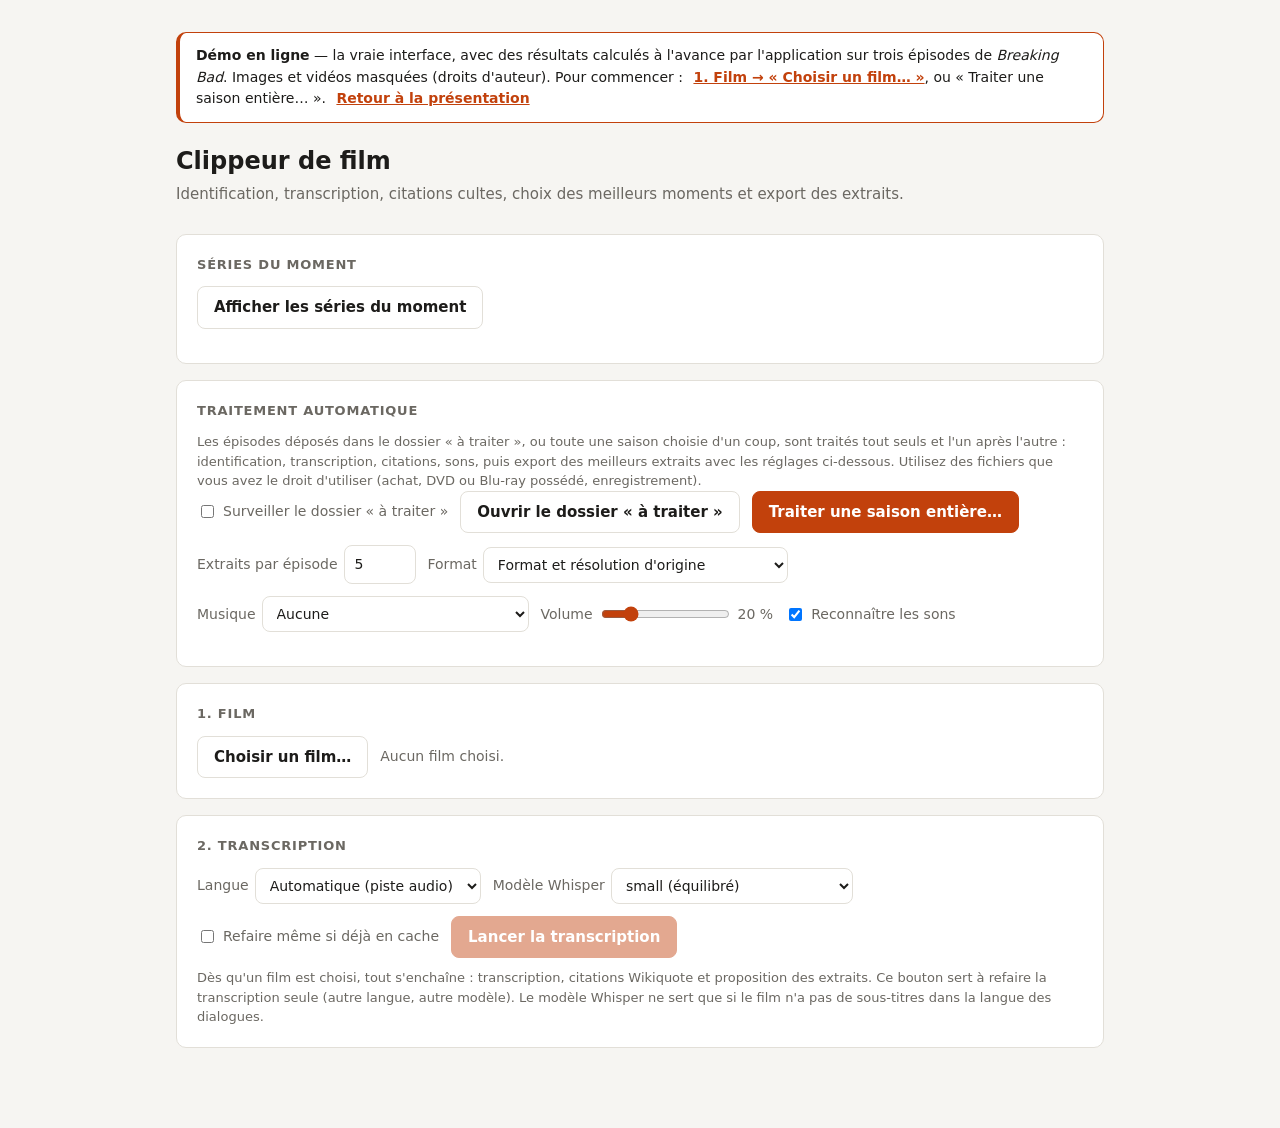
==== demo/index.html @ d82926e5 "Page de présentation et démo en ligne, documentation à jour - index.html : présentation du projet (p" ====
<!doctype html>
<html lang="fr">
<head>
<meta charset="utf-8">
<meta name="viewport" content="width=device-width, initial-scale=1">
<title>Clippeur de film — démo</title>
<style>
  :root {
    --fond: #f6f5f2; --carte: #ffffff; --texte: #1d1c1a; --discret: #6b6862;
    --bord: #e2dfd8; --accent: #c2410c; --accent-texte: #ffffff; --erreur: #b91c1c;
    --piste: #ece9e3; --survol: #faf8f4; --ecarte: .45;
  }
  @media (prefers-color-scheme: dark) {
    :root {
      --fond: #161514; --carte: #201f1d; --texte: #ecebe8; --discret: #9c9890;
      --bord: #34322e; --accent: #f97316; --accent-texte: #1a0d04; --erreur: #f87171;
      --piste: #2c2a27; --survol: #262422;
    }
  }
  * { box-sizing: border-box; }
  body {
    margin: 0; background: var(--fond); color: var(--texte);
    font: 15px/1.5 system-ui, -apple-system, "Segoe UI", sans-serif;
  }
  main { max-width: 960px; margin: 0 auto; padding: 32px 16px 64px; }
  h1 { font-size: 24px; margin: 0 0 4px; }
  .sous-titre { color: var(--discret); margin: 0 0 28px; }
  .carte {
    background: var(--carte); border: 1px solid var(--bord); border-radius: 10px;
    padding: 20px; margin-bottom: 16px;
  }
  .carte h2 { font-size: 13px; text-transform: uppercase; letter-spacing: .06em; color: var(--discret); margin: 0 0 12px; }
  .ligne { display: flex; gap: 12px; align-items: center; flex-wrap: wrap; }
  button {
    font: inherit; font-weight: 600; border-radius: 8px; padding: 9px 16px; cursor: pointer;
    border: 1px solid var(--bord); background: var(--carte); color: var(--texte);
  }
  button.principal { background: var(--accent); border-color: var(--accent); color: var(--accent-texte); }
  button:disabled { opacity: .45; cursor: not-allowed; }
  select, input[type=search], input[type=number] {
    font: inherit; padding: 8px 10px; border-radius: 8px;
    border: 1px solid var(--bord); background: var(--carte); color: var(--texte);
  }
  input[type=number] { width: 72px; }
  .chemin { color: var(--discret); word-break: break-all; font-size: 14px; }
  .chemin strong { color: var(--texte); }
  label { display: inline-flex; gap: 6px; align-items: center; color: var(--discret); font-size: 14px; }
  .note { color: var(--discret); font-size: 13px; margin: 10px 0 0; }
  .barre { height: 8px; background: var(--piste); border-radius: 99px; overflow: hidden; margin: 12px 0 8px; }
  .barre > div { height: 100%; width: 0; background: var(--accent); transition: width .4s; }
  .barre.indeterminee > div { width: 30%; animation: va-et-vient 1.2s ease-in-out infinite alternate; }
  @keyframes va-et-vient { from { margin-left: 0; } to { margin-left: 70%; } }
  .message { font-size: 14px; }
  .journal { color: var(--discret); font-size: 13px; margin: 8px 0 0; padding-left: 18px; }
  .erreur { color: var(--erreur); font-weight: 600; white-space: pre-wrap; }
  .resume { color: var(--discret); margin: 0 0 12px; }
  .repliques { max-height: 320px; overflow-y: auto; border-top: 1px solid var(--bord); margin-top: 12px; }
  .replique { display: flex; gap: 14px; padding: 8px 4px; border-bottom: 1px solid var(--bord); }
  .replique:hover { background: var(--survol); }
  .heure { font-variant-numeric: tabular-nums; color: var(--accent); font-weight: 600; flex: none; font-size: 14px; }
  .grille { display: grid; grid-template-columns: repeat(auto-fill, minmax(280px, 1fr)); gap: 14px; margin-top: 14px; }
  .extrait { border: 1px solid var(--bord); border-radius: 10px; overflow: hidden; display: flex; flex-direction: column; }
  .extrait.ecarte { opacity: var(--ecarte); }
  .extrait img, .extrait video { width: 100%; aspect-ratio: 16 / 9; object-fit: cover; display: block; background: #000; }
  .extrait video { object-fit: contain; }
  /* Aperçu vertical : cadre 9:16 pour le voir en grand, comme sur un téléphone. */
  .vignette.verticale video { aspect-ratio: 9 / 16; max-height: 75vh; margin: 0 auto; }
  .montage { border: 1px solid var(--bord); border-radius: 10px; padding: 4px 14px 10px; margin-top: 14px; }
  .montage h3 { margin-top: 10px; }
  input[type=range] { accent-color: var(--accent); vertical-align: middle; }
  .bornes { display: flex; flex-direction: column; gap: 4px; font-size: 13px; }
  .ligne-borne { display: flex; align-items: center; gap: 4px; }
  .nom-borne { width: 38px; color: var(--discret); }
  .ligne-borne .heure { min-width: 66px; text-align: center; }
  button.petit { padding: 2px 7px; font-size: 12px; font-weight: 500; border-radius: 6px; }
  button.lien-bouton { align-self: flex-start; border: none; background: none; color: var(--accent); padding: 2px 0; }
  .vignette { position: relative; cursor: pointer; }
  .vignette.en-lecture { cursor: auto; }
  .vignette .lecture {
    position: absolute; inset: 0; margin: auto; width: 52px; height: 52px; border-radius: 50%;
    display: grid; place-items: center; padding-left: 4px; font-size: 20px;
    background: rgba(0, 0, 0, .6); color: #fff; transition: transform .15s, background .15s;
  }
  .vignette:hover .lecture { transform: scale(1.1); background: var(--accent); }
  .vignette .attente {
    position: absolute; left: 8px; right: 8px; top: 8px; padding: 6px 10px; border-radius: 6px;
    background: rgba(0, 0, 0, .7); color: #fff; font-size: 13px; text-align: center;
  }
  .extrait .corps { padding: 12px; display: flex; flex-direction: column; gap: 6px; flex: 1; }
  .extrait .entete { display: flex; justify-content: space-between; gap: 8px; font-size: 13px; }
  .extrait .titre { font-weight: 600; }
  .extrait .raison { color: var(--discret); font-size: 13px; }
  .extrait details { font-size: 13px; color: var(--discret); }
  .extrait details p { margin: 4px 0; }
  .extrait .garder { margin-top: auto; padding-top: 6px; color: var(--texte); }
  .extrait .fichier { font-size: 12px; color: var(--discret); word-break: break-all; }
  h3 { font-size: 14px; margin: 18px 0 8px; }
  a { color: var(--accent); }
  code { font-size: 13px; background: var(--piste); padding: 1px 5px; border-radius: 4px; }
  .fiche { display: flex; gap: 16px; margin-top: 16px; align-items: flex-start; }
  .fiche img { width: 92px; border-radius: 6px; flex: none; }
  .fiche p { margin: 6px 0; font-size: 14px; }
  .fiche-titre { font-weight: 700; font-size: 16px; }
  .avertissement { color: var(--erreur); font-size: 13px; }
  .correction { display: flex; flex-wrap: wrap; gap: 10px 14px; align-items: center; margin-top: 14px;
    padding-top: 14px; border-top: 1px solid var(--bord); }
  .correction input[type=text] { min-width: 220px; }
  .correction input, .correction select { font: inherit; padding: 7px 9px; border-radius: 8px;
    border: 1px solid var(--bord); background: var(--carte); color: var(--texte); }
  .correction input[type=number] { width: 90px; }
  .pastille { font-size: 13px; padding: 4px 10px; border-radius: 99px; border: 1px solid var(--bord); }
  .pastille.ok { color: var(--accent); border-color: var(--accent); }
  .avertissements { color: var(--erreur); font-size: 13px; padding-left: 18px; }
  .liste-references { display: flex; flex-direction: column; gap: 8px; max-height: 420px; overflow-y: auto; }
  .reference { border: 1px solid var(--bord); border-radius: 8px; padding: 10px 12px; font-size: 14px; }
  .reference.absente { opacity: var(--ecarte); }
  .reference .entete { display: flex; gap: 10px; flex-wrap: wrap; align-items: baseline; justify-content: space-between; }
  .reference .titre { font-weight: 600; }
  .reference .meta { color: var(--discret); font-size: 13px; }
  .reference .repl { color: var(--discret); font-style: italic; margin: 4px 0 0; }
  .reference a { color: var(--accent); }
  label.reference { display: block; cursor: pointer; color: var(--texte); }
  label.reference input { accent-color: var(--accent); }
  .extrait .sources a { color: var(--accent); font-size: 12px; margin-right: 8px; }
  .tendances { display: grid; grid-template-columns: repeat(auto-fill, minmax(200px, 1fr)); gap: 12px; margin-top: 14px; }
  .serie { border: 1px solid var(--bord); border-radius: 10px; overflow: hidden; display: flex; flex-direction: column; }
  .serie img { width: 100%; height: 120px; object-fit: cover; background: var(--piste); }
  .serie .sans-image { height: 120px; background: var(--piste); display: grid; place-items: center; color: var(--discret); font-size: 32px; }
  .serie .corps { padding: 10px; font-size: 13px; display: flex; flex-direction: column; gap: 4px; }
  .serie .rang { color: var(--accent); font-weight: 700; }
  .serie .nom { font-weight: 600; font-size: 14px; }
  .serie .resume-serie { color: var(--discret); }
  .file { display: flex; flex-direction: column; gap: 8px; margin-top: 14px; }
  .element-file { border: 1px solid var(--bord); border-radius: 8px; padding: 10px 12px; font-size: 14px; }
  .element-file .entete { display: flex; justify-content: space-between; gap: 10px; flex-wrap: wrap; }
  .element-file .statut { font-size: 12px; padding: 2px 8px; border-radius: 99px; border: 1px solid var(--bord); color: var(--discret); }
  .element-file .statut.en-cours { border-color: var(--accent); color: var(--accent); }
  .element-file .statut.erreur { border-color: var(--erreur); color: var(--erreur); }
  .element-file .barre { margin: 8px 0 4px; height: 6px; }
  .element-file ul, .lot ul { margin: 6px 0 0; padding-left: 18px; font-size: 13px; }
  .lot { border: 1px solid var(--accent); border-radius: 8px; padding: 10px 12px; margin-top: 12px; font-size: 14px; }
  [hidden] { display: none !important; }
</style>
<link rel="stylesheet" href="demo.css">
</head>
<body>
<main>

<div class="bandeau-demo">
  <strong>Démo en ligne</strong> — la vraie interface, avec des résultats calculés à l'avance par l'application
  sur trois épisodes de <em>Breaking Bad</em>. Images et vidéos masquées (droits d'auteur).
  Pour commencer : <a href="#etape-film">1. Film → « Choisir un film… »</a>, ou « Traiter une saison entière… ».
  <a href="../">Retour à la présentation</a>
</div>
  <h1>Clippeur de film</h1>
  <p class="sous-titre">Identification, transcription, citations cultes, choix des meilleurs moments et export des extraits.</p>

  <section class="carte">
    <h2>Séries du moment</h2>
    <div class="ligne">
      <button id="voir-tendances">Afficher les séries du moment</button>
      <span class="note" id="source-tendances"></span>
    </div>
    <p class="erreur" id="erreur-tendances" hidden></p>
    <div class="tendances" id="tendances"></div>
  </section>

  <section class="carte">
    <h2>Traitement automatique</h2>
    <p class="note" style="margin-top:0">
      Les épisodes déposés dans le dossier « à traiter », ou toute une saison choisie d'un coup, sont traités tout seuls
      et l'un après l'autre : identification, transcription, citations, sons, puis export des meilleurs extraits avec
      les réglages ci-dessous. Utilisez des fichiers que vous avez le droit d'utiliser (achat, DVD ou Blu-ray possédé,
      enregistrement).
    </p>
    <div class="ligne">
      <label><input type="checkbox" id="auto-surveillance"> Surveiller le dossier « à traiter »</label>
      <button id="ouvrir-a-traiter">Ouvrir le dossier « à traiter »</button>
      <button class="principal" id="ajouter-saison">Traiter une saison entière…</button>
    </div>
    <div class="ligne" style="margin-top:12px">
      <label>Extraits par épisode <input type="number" id="auto-nombre" min="1" max="30"></label>
      <label>Format <select id="auto-format"></select></label>
      <label>Musique <select id="auto-musique"></select></label>
      <label>Volume <input type="range" id="auto-volume" min="0" max="100" step="5"> <span id="auto-valeur-volume"></span></label>
      <label><input type="checkbox" id="auto-sons"> Reconnaître les sons</label>
    </div>
    <p class="note" id="auto-enregistre" hidden>Réglages enregistrés.</p>
    <div id="lots"></div>
    <div class="file" id="file"></div>
  </section>

  <section class="carte" id="etape-film">
    <h2>1. Film</h2>
    <div class="ligne">
      <button id="choisir">Choisir un film…</button>
      <span class="chemin" id="chemin">Aucun film choisi.</span>
    </div>

    <div id="identification" hidden>
      <div class="fiche">
        <img id="affiche" alt="" hidden>
        <div>
          <div class="fiche-titre" id="fiche-titre"></div>
          <div class="note" id="fiche-source"></div>
          <p id="fiche-synopsis"></p>
          <p class="note" id="fiche-acteurs"></p>
          <p class="avertissement" id="fiche-avertissement" hidden></p>
          <div class="ligne">
            <button id="corriger">Ce n'est pas le bon ? Corriger</button>
            <button id="montrer-cle" hidden>Utiliser TMDb à la place (facultatif)</button>
          </div>
        </div>
      </div>
      <form id="form-cle" class="correction" hidden>
        <span>La fiche vient de Wikipédia, sans clé. TMDb donne en plus les personnages et l'affiche, mais
          demande un compte gratuit —
          <a href="https://www.themoviedb.org/settings/api" target="_blank" rel="noopener noreferrer">obtenir une clé</a> :</span>
        <input type="text" id="cle-tmdb" placeholder="Clé d'API TMDb" autocomplete="off" required>
        <button class="principal" type="submit">Enregistrer</button>
        <span class="avertissement" id="erreur-cle" hidden></span>
      </form>
      <form id="correction" class="correction" hidden>
        <label id="ligne-candidats"><span id="source-candidats">Résultats</span> <select id="candidats"></select></label>
        <label>Titre <input type="text" id="c-titre" required></label>
        <label>Année <input type="number" id="c-annee" min="1890" max="2100"></label>
        <label>Type
          <select id="c-type"><option value="film">Film</option><option value="serie">Série</option></select>
        </label>
        <label class="si-serie">Saison <input type="number" id="c-saison" min="1"></label>
        <label class="si-serie">Épisode <input type="number" id="c-episode" min="1"></label>
        <button class="principal" type="submit">Valider</button>
      </form>
    </div>
  </section>

  <section class="carte">
    <h2>2. Transcription</h2>
    <div class="ligne">
      <label>Langue
        <select id="langue">
          <option value="auto">Automatique (piste audio)</option>
          <option value="fr">Français</option>
          <option value="en">Anglais</option>
        </select>
      </label>
      <label>Modèle Whisper
        <select id="modele">
          <option value="tiny">tiny (très rapide, peu précis)</option>
          <option value="base">base (rapide)</option>
          <option value="small">small (équilibré)</option>
          <option value="medium">medium (précis, lent)</option>
        </select>
      </label>
      <label><input type="checkbox" id="forcer"> Refaire même si déjà en cache</label>
      <button class="principal" id="lancer" disabled>Lancer la transcription</button>
    </div>
    <p class="note">
      Dès qu'un film est choisi, tout s'enchaîne : transcription, citations Wikiquote et proposition des extraits.
      Ce bouton sert à refaire la transcription seule (autre langue, autre modèle). Le modèle Whisper ne sert que
      si le film n'a pas de sous-titres dans la langue des dialogues.
    </p>
  </section>

  <section class="carte" id="suivi" hidden>
    <h2>Avancement</h2>
    <div class="barre" id="barre"><div></div></div>
    <div class="message" id="message"></div>
    <ul class="journal" id="journal"></ul>
    <p class="erreur" id="erreur" hidden></p>
  </section>


  <section class="carte" id="carte-recherche" hidden>
    <h2>3. Citations cultes (Wikiquote)</h2>
    <div class="ligne">
      <button class="principal" id="rechercher">Chercher sur Wikiquote</button>
      <label id="ligne-pages" hidden>Page Wikiquote <select id="pages"></select></label>
      <a id="lien-page" target="_blank" rel="noopener noreferrer" hidden>ouvrir la page</a>
    </div>
    <p class="note">
      Gratuit. Les citations célèbres de l'œuvre sont cherchées sur Wikiquote, puis retrouvées dans les dialogues
      du film. Cochez celles qui doivent compter pour le choix des extraits. Si la page n'est pas la bonne,
      choisissez-en une autre dans la liste.
    </p>
    <div id="resultats-recherche" hidden>
      <p class="resume" id="resume-recherche"></p>
      <ul class="avertissements" id="avertissements"></ul>
      <div class="ligne" id="actions-citations">
        <button id="tout-cocher">Tout cocher</button>
        <button id="tout-decocher">Tout décocher</button>
      </div>
      <div class="liste-references" id="references"></div>
      <p class="note" id="a-reproposer" hidden>Choix enregistré. Cliquez sur « Proposer des extraits » pour en tenir compte.</p>
    </div>
  </section>

  <section class="carte" id="carte-extraits" hidden>
    <h2>4. Extraits</h2>
    <div class="ligne">
      <label>Nombre d'extraits <input type="number" id="nombre" min="1" max="30" value="10"></label>
      <label><input type="checkbox" id="avec-sons" checked> Reconnaître les rires, cris, explosions et musique</label>
      <button class="principal" id="proposer">Proposer des extraits</button>
    </div>
    <p class="note">
      Le choix combine les citations cultes cochées ci-dessus, les sons reconnus et des indices locaux
      (dialogues, volume sonore). La première fois, l'analyse prend du temps : environ 2 minutes par heure de film
      pour l'image, et 4 à 12 minutes par heure pour les sons (plus lent sur batterie). Ensuite, tout est gardé en mémoire.
    </p>
    <div id="liste-extraits" hidden>
      <div class="montage">
        <h3>Montage des extraits</h3>
        <div class="ligne">
          <label>Format <select id="format"></select></label>
          <label>Musique <select id="musique"></select></label>
          <label id="ligne-volume">Volume <input type="range" id="volume" min="0" max="100" step="5">
            <span id="valeur-volume"></span></label>
          <button id="ouvrir-musiques" type="button">Ouvrir la banque de musiques</button>
        </div>
        <p class="note" id="aide-musiques" hidden>
          La banque est vide : déposez des MP3 ou WAV dans le dossier « musiques » du projet (bouton ci-dessus),
          puis rouvrez cette liste. Préférez des musiques libres de droits pour éviter les blocages sur les réseaux.
        </p>
        <p class="note">Les aperçus (▶) et l'export utilisent ces réglages. Ajustez aussi le début et la fin de chaque extrait.</p>
      </div>
      <div class="grille" id="grille"></div>
      <div class="ligne" style="margin-top:16px">
        <button class="principal" id="exporter">Exporter</button>
        <button id="ouvrir" hidden>Ouvrir le dossier des extraits</button>
      </div>
    </div>
  </section>
  <section class="carte" id="resultats" hidden>
    <h2>5. Répliques</h2>
    <p class="resume" id="resume"></p>
    <input type="search" id="filtre" placeholder="Chercher une réplique…" style="width:100%">
    <div class="repliques" id="repliques"></div>
  </section>
</main>

<script src="donnees.js"></script>
<script src="simulation.js"></script>
<script>
  const $ = id => document.getElementById(id);
  let cheminFilm = null;
  let repliques = [];
  let etatCourant = {};
  const ecartes = new Set();  // numéros des extraits décochés
  const NOMS_LANGUES = { fr: "français", en: "anglais" };

  $("modele").value = "small";

  function heure(secondes) {
    const s = Math.floor(secondes);
    return [Math.floor(s / 3600), Math.floor(s % 3600 / 60), s % 60]
      .map(n => String(n).padStart(2, "0")).join(":");
  }

  function element(balise, classe, texte) {
    const e = document.createElement(balise);
    if (classe) e.className = classe;
    if (texte != null) e.textContent = texte;
    return e;
  }

  function afficherFilm(chemin) {
    cheminFilm = chemin;
    $("chemin").innerHTML = "";
    $("chemin").append(element("strong", null, chemin.split(/[\\/]/).pop()), document.createElement("br"), chemin);
    $("lancer").disabled = false;
  }

  $("choisir").onclick = async () => {
    $("choisir").disabled = true;
    try {
      const r = await (await fetch("/api/choisir", { method: "POST" })).json();
      if (r.chemin) {
        afficherFilm(r.chemin);
        // Tout s'enchaîne : identification, transcription, citations Wikiquote, extraits.
        $("langue").value = "auto";
        ecartes.clear();
        demarrer("/api/analyser", { ...reglages(), nombre: Number($("nombre").value) || 10 });
      }
    } finally {
      $("choisir").disabled = false;
    }
  };

  async function demarrer(url, corps) {
    const reponse = await fetch(url, {
      method: "POST", headers: { "Content-Type": "application/json" }, body: JSON.stringify(corps),
    });
    if (!reponse.ok) {
      $("suivi").hidden = false;
      $("erreur").hidden = false;
      $("erreur").textContent = (await reponse.json()).erreur;
      return;
    }
    suivre();
  }

  const reglages = () => ({
    chemin: cheminFilm, langue: $("langue").value, modele: $("modele").value, avec_sons: $("avec-sons").checked,
  });

  $("lancer").onclick = () => demarrer("/api/transcrire", { ...reglages(), forcer: $("forcer").checked });
  $("proposer").onclick = () => {
    ecartes.clear();
    bornes.clear();
    demarrer("/api/extraits/proposer", { ...reglages(), nombre: Number($("nombre").value) || 10 });
  };
  $("exporter").onclick = () => {
    const numeros = etatCourant.proposition.extraits.map(e => e.numero).filter(n => !ecartes.has(n));
    demarrer("/api/extraits/exporter", { numeros, montage: montage(), bornes: Object.fromEntries(bornes) });
  };

  // --- Montage : format vertical (F24) et musique de fond ---
  const bornes = new Map();  // numéro d'extrait → [début, fin] ajustés par l'utilisateur (F22)
  const montage = () => ({
    format: $("format").value, musique: $("musique").value || null, volume_musique: Number($("volume").value),
  });

  async function chargerMontage() {
    const options = await (await fetch("/api/montage")).json();
    const formatChoisi = $("format").value, musiqueChoisie = $("musique").value;
    $("format").replaceChildren(...Object.entries(options.formats).map(([valeur, nom]) =>
      Object.assign(element("option", null, nom.charAt(0).toUpperCase() + nom.slice(1)), { value: valeur })));
    $("musique").replaceChildren(Object.assign(element("option", null, "Aucune"), { value: "" }),
      ...options.musiques.map(m => Object.assign(element("option", null, m), { value: m })));
    if (formatChoisi) $("format").value = formatChoisi;
    if (options.musiques.includes(musiqueChoisie)) $("musique").value = musiqueChoisie;
    if (!$("volume").dataset.initialise) {
      $("volume").value = options.volume_musique;
      $("volume").dataset.initialise = "1";
    }
    $("aide-musiques").hidden = options.musiques.length > 0;
    majVolume();
  }
  function majVolume() {
    $("valeur-volume").textContent = `${$("volume").value} %`;
    $("ligne-volume").hidden = !$("musique").value;
  }
  $("volume").oninput = majVolume;
  // La liste est relue à chaque ouverture : une musique ajoutée au dossier apparaît sans recharger la page.
  $("musique").onfocus = chargerMontage;
  for (const id of ["format", "musique", "volume"]) {
    $(id).onchange = () => { majVolume(); remettreLesMiniatures(); };
  }
  $("ouvrir-musiques").onclick = () => fetch("/api/ouvrir_musiques", { method: "POST" });

  // Un réglage a changé : les aperçus déjà lus ne correspondent plus, on remet les miniatures.
  function remettreLesMiniatures() {
    if (etatCourant.proposition && !etatCourant.exports) afficherExtraits(etatCourant.proposition, null);
  }
  $("ouvrir").onclick = () => fetch("/api/ouvrir_dossier", { method: "POST" });
  $("rechercher").onclick = () => demarrer("/api/rechercher", { chemin: cheminFilm });

  // --- Identification (F4 à F6) ---
  $("corriger").onclick = () => { $("correction").hidden = !$("correction").hidden; };
  $("c-type").onchange = majChampsSerie;
  function majChampsSerie() {
    for (const e of document.querySelectorAll(".si-serie")) e.hidden = $("c-type").value !== "serie";
  }
  $("candidats").onchange = () => {
    const c = (etatCourant.identification?.candidats || [])[Number($("candidats").value)];
    if (c) { $("c-titre").value = c.titre; $("c-annee").value = c.annee || ""; $("c-type").value = c.type; majChampsSerie(); }
  };
  $("correction").onsubmit = evenement => {
    evenement.preventDefault();
    const c = (etatCourant.identification?.candidats || [])[Number($("candidats").value)];
    const correction = {
      titre: $("c-titre").value.trim(), annee: $("c-annee").value || null, type: $("c-type").value,
      saison: $("c-type").value === "serie" ? ($("c-saison").value || null) : null,
      episode: $("c-type").value === "serie" ? ($("c-episode").value || null) : null,
    };
    // Si l'utilisateur a choisi un résultat TMDb sans retoucher le titre, on prend directement cette fiche.
    if (c && c.titre === correction.titre) correction.ref = c.ref;
    $("correction").hidden = true;
    demarrer("/api/identifier", { chemin: cheminFilm, correction });
  };

  function afficherIdentification(ident) {
    $("identification").hidden = !ident;
    if (!ident) return;
    const f = ident.fiche;
    let nom = f.titre || "?";
    if (f.titre_original && f.titre_original !== f.titre) nom += ` / ${f.titre_original}`;
    if (f.annee) nom += ` (${f.annee})`;
    if (f.type === "serie" && f.saison) nom += ` — saison ${f.saison}, épisode ${f.episode}` + (f.titre_episode ? ` « ${f.titre_episode} »` : "");
    $("fiche-titre").textContent = nom;
    $("fiche-source").replaceChildren(`${f.type === "serie" ? "Série" : "Film"} · identifié d'après : `,
                                      f.url ? lien(f.source, f.url) : f.source);
    $("fiche-synopsis").textContent = f.synopsis_episode || f.synopsis || "";
    $("fiche-acteurs").textContent = (f.acteurs || []).length
      ? "Avec " + f.acteurs.map(a => a.personnage ? `${a.nom} (${a.personnage})` : a.nom).join(", ") : "";
    $("affiche").hidden = !f.affiche;
    if (f.affiche) $("affiche").src = f.affiche;
    $("fiche-avertissement").hidden = !ident.avertissement;
    $("fiche-avertissement").textContent = ident.avertissement || "";

    const candidats = ident.candidats || [];
    $("ligne-candidats").hidden = !candidats.length;
    $("source-candidats").textContent = candidats.length ? `Résultats ${candidats[0].source}` : "Résultats";
    $("candidats").replaceChildren(...candidats.map((c, i) => {
      const o = element("option", null, `${c.titre}${c.annee ? ` (${c.annee})` : ""}${c.titre_original && c.titre_original !== c.titre ? ` — ${c.titre_original}` : ""}`);
      o.value = i;
      o.selected = c.ref === f.ref;
      return o;
    }));
    $("c-titre").value = f.titre || ident.devine.titre;
    $("c-annee").value = f.annee || "";
    $("c-type").value = f.type || ident.devine.type;
    $("c-saison").value = f.saison || "";
    $("c-episode").value = f.episode || "";
    majChampsSerie();
  }

  // --- Clé TMDb gratuite, saisie dans la page ---
  async function afficherCles() {
    const cles = await (await fetch("/api/cles")).json();
    $("montrer-cle").hidden = cles.tmdb || !cheminFilm;
    if (cles.tmdb) $("form-cle").hidden = true;
  }
  $("montrer-cle").onclick = () => { $("form-cle").hidden = !$("form-cle").hidden; };
  $("form-cle").onsubmit = async evenement => {
    evenement.preventDefault();
    const reponse = await fetch("/api/cles", {
      method: "POST", headers: { "Content-Type": "application/json" },
      body: JSON.stringify({ tmdb: $("cle-tmdb").value }),
    });
    const r = await reponse.json();
    $("erreur-cle").hidden = reponse.ok;
    $("erreur-cle").textContent = r.erreur || "";
    if (!reponse.ok) return;
    $("cle-tmdb").value = "";
    $("form-cle").hidden = true;
    // La clé est valide : on refait l'identification pour récupérer la fiche complète.
    demarrer("/api/identifier", { chemin: cheminFilm, forcer: true });
  };

  // --- Citations cultes sur Wikiquote (F7, F9, F10), cochées ou non par l'utilisateur ---
  $("pages").onchange = () => demarrer("/api/rechercher", { chemin: cheminFilm, page: $("pages").value });

  function enregistrerChoix() {
    const retenues = [...document.querySelectorAll("#references input[type=checkbox]")]
      .filter(c => c.checked).map(c => Number(c.dataset.rang));
    fetch("/api/recherche/choix", {
      method: "POST", headers: { "Content-Type": "application/json" }, body: JSON.stringify({ retenues }),
    }).then(r => { if (r.ok) $("a-reproposer").hidden = !etatCourant.proposition; });
  }
  function toutCocher(valeur) {
    for (const c of document.querySelectorAll("#references input[type=checkbox]:not(:disabled)")) c.checked = valeur;
    enregistrerChoix();
  }
  $("tout-cocher").onclick = () => toutCocher(true);
  $("tout-decocher").onclick = () => toutCocher(false);

  function lien(nom, url) {
    if (!url) return element("span", null, nom);
    const a = element("a", null, nom);
    a.href = url;
    a.target = "_blank";
    a.rel = "noopener noreferrer";
    return a;
  }

  function afficherRecherche(rech) {
    $("resultats-recherche").hidden = !rech;
    $("ligne-pages").hidden = !rech || !rech.pages_possibles.length;
    $("lien-page").hidden = !rech || !rech.url;
    $("a-reproposer").hidden = true;
    if (!rech) return;

    $("pages").replaceChildren(...rech.pages_possibles.map(p => {
      const o = element("option", null, p);
      o.value = p;
      o.selected = p === rech.page;
      return o;
    }));
    if (!rech.page) $("pages").prepend(Object.assign(element("option", null, "— choisir une page —"), { value: "", selected: true }));
    if (rech.url) $("lien-page").href = rech.url;

    const trouves = rech.resultats.filter(r => r.position).length;
    $("resume-recherche").textContent = rech.page
      ? `${rech.resultats.length} citations sur la page « ${rech.page} », dont ${trouves} retrouvées dans le film`
      : "";
    $("avertissements").replaceChildren(...rech.avertissements.map(a => element("li", null, a)));
    $("actions-citations").hidden = !trouves;

    // Les citations retrouvées dans le film d'abord, dans l'ordre du film.
    const ordre = rech.resultats.map((r, rang) => ({ r, rang }))
      .sort((a, b) => (!!b.r.position - !!a.r.position) || ((a.r.position?.debut ?? 0) - (b.r.position?.debut ?? 0)));
    $("references").replaceChildren(...ordre.map(({ r, rang }) => {
      const bloc = element("label", "reference" + (r.position ? "" : " absente"));
      const entete = element("div", "entete");
      const titre = element("span", "titre");
      const coche = element("input");
      coche.type = "checkbox";
      coche.dataset.rang = rang;
      coche.checked = !!r.retenue;
      coche.disabled = !r.position;  // une citation absente du film ne peut pas désigner un extrait
      coche.onchange = enregistrerChoix;
      titre.append(coche, " ", r.titre);
      entete.append(titre, element("span", "meta", r.position ? `retrouvée à ${heure(r.position.debut)}` : "non retrouvée dans le film"));
      bloc.append(entete, element("p", "repl", r.repliques.map(x => `« ${x} »`).join(" ")));
      return bloc;
    }));
  }

  let derniereProposition = null, derniersExports = null, derniereTranscription = null;
  let derniereIdentification = null, derniereRecherche = null;

  async function suivre() {
    const etat = etatCourant = await (await fetch("/api/etat")).json();
    if (etat.chemin && !cheminFilm) afficherFilm(etat.chemin);

    $("suivi").hidden = !(etat.en_cours || etat.erreur || etat.journal.length);
    for (const id of ["choisir", "proposer", "exporter"]) $(id).disabled = etat.en_cours;
    $("lancer").disabled = etat.en_cours || !cheminFilm;

    const barre = $("barre");
    barre.classList.toggle("indeterminee", etat.en_cours && etat.pourcentage == null);
    barre.firstElementChild.style.width = etat.pourcentage != null ? etat.pourcentage + "%" : (etat.en_cours ? "" : "100%");
    $("message").textContent = (etat.pourcentage != null ? etat.pourcentage.toFixed(1) + " % — " : "") + (etat.message || "");
    $("journal").replaceChildren(...etat.journal.map(ligne => element("li", null, ligne)));
    $("erreur").hidden = !etat.erreur;
    $("erreur").textContent = etat.erreur || "";

    // On ne redessine un résultat que s'il a changé, pour ne pas interrompre la lecture d'une vidéo.
    if (etat.transcription !== derniereTranscription && JSON.stringify(etat.transcription) !== JSON.stringify(derniereTranscription)) {
      derniereTranscription = etat.transcription;
      if (etat.transcription) afficherTranscription(etat.transcription);
    }
    $("resultats").hidden = !etat.transcription;
    $("carte-extraits").hidden = !etat.transcription && !etat.proposition;
    $("carte-recherche").hidden = !etat.transcription;
    $("rechercher").disabled = etat.en_cours || !etat.transcription;

    if (JSON.stringify(etat.identification) !== JSON.stringify(derniereIdentification)) {
      derniereIdentification = etat.identification;
      afficherIdentification(etat.identification);
    }
    if (JSON.stringify(etat.recherche) !== JSON.stringify(derniereRecherche)) {
      derniereRecherche = etat.recherche;
      afficherRecherche(etat.recherche);
    }
    $("pages").disabled = etat.en_cours;
    if (!etat.en_cours) afficherCles();

    const signature = JSON.stringify([etat.proposition, etat.exports]);
    if (signature !== JSON.stringify([derniereProposition, derniersExports])) {
      // Nouvelle proposition (autre film, ou extraits reproposés) : les ajustements précédents ne valent plus.
      if (JSON.stringify(etat.proposition) !== JSON.stringify(derniereProposition)) bornes.clear();
      derniereProposition = etat.proposition;
      derniersExports = etat.exports;
      if (etat.proposition) await chargerMontage();
      afficherExtraits(etat.proposition, etat.exports);
    }

    if (etat.en_cours) setTimeout(suivre, 1000);
  }

  function afficherTranscription(resultat) {
    repliques = resultat.segments;
    const duree = repliques.length ? heure(repliques[repliques.length - 1].fin) : "00:00:00";
    $("resume").textContent = `${resultat.film} · ${repliques.length} réplique${repliques.length > 1 ? "s" : ""} · ${NOMS_LANGUES[resultat.langue] || ""} · source : ${resultat.source} · dernière réplique à ${duree}`;
    $("filtre").value = "";
    afficherRepliques();
  }

  function afficherRepliques() {
    const recherche = $("filtre").value.trim().toLowerCase();
    const fragment = document.createDocumentFragment();
    for (const r of repliques) {
      if (recherche && !r.texte.toLowerCase().includes(recherche)) continue;
      const ligne = element("div", "replique");
      ligne.append(element("span", "heure", heure(r.debut)), element("span", null, r.texte));
      fragment.append(ligne);
    }
    $("repliques").replaceChildren(fragment);
  }
  $("filtre").oninput = afficherRepliques;

  function afficherExtraits(proposition, exports) {
    $("liste-extraits").hidden = !proposition;
    if (!proposition) return;
    const fichiers = new Map((exports || []).map(f => [f.numero, f.fichier]));
    const grille = document.createDocumentFragment();

    const exportes = new Map((exports || []).map(f => [f.numero, f]));
    for (const proposeIci of proposition.extraits) {
      const carte = element("article", "extrait");
      const fichier = fichiers.get(proposeIci.numero);
      // Bornes affichées : celles de l'export s'il a eu lieu, sinon celles ajustées, sinon celles proposées.
      const e = exportes.get(proposeIci.numero) || { ...proposeIci, ...bornesDe(proposeIci) };
      carte.classList.toggle("ecarte", exports ? !fichier : ecartes.has(e.numero));
      const miniature = DEMO.miniature(e);

      if (fichier && !window.DEMO) {
        const video = element("video");
        video.controls = true;
        video.preload = "metadata";
        video.poster = miniature;
        video.src = "/media/extrait/" + encodeURIComponent(fichier);
        carte.append(video);
      } else {
        carte.append(vignette(e, miniature));
      }

      const corps = element("div", "corps");
      const entete = element("div", "entete");
      entete.append(
        element("span", "heure", `#${e.numero} · ${heure(e.debut)} → ${heure(e.fin)}`),
        element("span", null, `${Math.round(e.fin - e.debut)} s`),
      );
      corps.append(entete, element("div", "titre", `« ${e.titre} »`), element("div", "raison", e.raison));
      if (!exports) corps.append(reglageDesBornes(proposeIci, proposition.duree, carte, miniature, entete));
      if ((e.sources || []).length) {
        const sources = element("div", "sources");
        for (const s of e.sources) sources.append(lien(s.nom, s.url));
        corps.append(sources);
      }

      const details = element("details");
      details.append(element("summary", null, `${e.repliques.length} répliques`));
      for (const r of e.repliques) details.append(element("p", null, r));
      corps.append(details);

      if (fichier) {
        corps.append(element("div", "fichier", fichier));
      } else if (!exports) {
        const garder = element("label", "garder");
        const case_ = element("input");
        case_.type = "checkbox";
        case_.checked = !ecartes.has(e.numero);
        case_.onchange = () => {
          case_.checked ? ecartes.delete(e.numero) : ecartes.add(e.numero);
          carte.classList.toggle("ecarte", !case_.checked);
          majBoutonExport(proposition);
        };
        garder.append(case_, " Garder cet extrait");
        corps.append(garder);
      }
      carte.append(corps);
      grille.append(carte);
    }
    $("grille").replaceChildren(grille);
    $("exporter").hidden = !!exports;
    $("ouvrir").hidden = !exports;
    majBoutonExport(proposition);
  }

  // --- Ajustement du début et de la fin d'un extrait (F22) ---
  const DUREE_MIN = 5, DUREE_MAX = 300;
  function bornesDe(e) {
    const [debut, fin] = bornes.get(e.numero) || [e.debut, e.fin];
    return { debut, fin };
  }

  function reglageDesBornes(e, dureeFilm, carte, miniature, entete) {
    const bloc = element("div", "bornes");
    const majAffichage = () => {
      const { debut, fin } = bornesDe(e);
      entete.firstChild.textContent = `#${e.numero} · ${heure(debut)} → ${heure(fin)}`;
      entete.lastChild.textContent = `${Math.round(fin - debut)} s`;
      for (const [quelle, valeur] of [["debut", debut], ["fin", fin]]) bloc.querySelector(`[data-borne=${quelle}]`).textContent = heure(valeur);
      // L'aperçu déjà préparé ne correspond plus : retour à la miniature.
      carte.querySelector(".vignette").replaceWith(vignette({ ...e, debut, fin }, miniature));
    };
    const decaler = (quelle, secondes) => {
      let { debut, fin } = bornesDe(e);
      if (quelle === "debut") debut = Math.min(Math.max(0, debut + secondes), fin - DUREE_MIN);
      else fin = Math.max(Math.min(dureeFilm, fin + secondes), debut + DUREE_MIN);
      if (fin - debut > DUREE_MAX) return;
      bornes.set(e.numero, [Math.round(debut * 10) / 10, Math.round(fin * 10) / 10]);
      majAffichage();
    };
    for (const [quelle, nom] of [["debut", "Début"], ["fin", "Fin"]]) {
      const ligne = element("div", "ligne-borne");
      ligne.append(element("span", "nom-borne", nom));
      for (const s of [-5, -1]) ligne.append(Object.assign(element("button", "petit", `${s} s`), { type: "button", onclick: () => decaler(quelle, s) }));
      const valeur = element("span", "heure", heure(bornesDe(e)[quelle]));
      valeur.dataset.borne = quelle;
      ligne.append(valeur);
      for (const s of [1, 5]) ligne.append(Object.assign(element("button", "petit", `+${s} s`), { type: "button", onclick: () => decaler(quelle, s) }));
      bloc.append(ligne);
    }
    const remettre = Object.assign(element("button", "petit lien-bouton", "Bornes d'origine"), { type: "button" });
    remettre.onclick = () => { bornes.delete(e.numero); majAffichage(); };
    bloc.append(remettre);
    return bloc;
  }

  // Miniature cliquable : au clic, le serveur prépare un aperçu léger de l'extrait, puis on le lit.
  function vignette(e, miniature) {
    const conteneur = element("div", "vignette");
    conteneur.title = "Regarder l'extrait";
    const image = element("img");
    image.src = miniature;
    image.alt = "";
    conteneur.append(image, element("span", "lecture", "▶"));

    conteneur.onclick = () => {
      const video = element("video");
      video.controls = true;
      video.autoplay = true;
      video.poster = miniature;
      const attente = element("span", "attente", "Préparation de l'aperçu… (quelques secondes)");
      video.addEventListener("loadeddata", () => attente.remove());
      video.addEventListener("error", () => { attente.textContent = "Impossible de préparer l'aperçu."; });
      const m = montage();
      const parametres = new URLSearchParams({
        debut: e.debut, fin: e.fin, format: m.format, musique: m.musique || "", volume: m.volume_musique,
      });
      DEMO.apercu(video, attente, e, m);
      conteneur.onclick = null;
      conteneur.classList.add("en-lecture");
      conteneur.classList.toggle("verticale", m.format !== "original");
      conteneur.replaceChildren(video, attente);
    };
    return conteneur;
  }

  function majBoutonExport(proposition) {
    const n = proposition.extraits.filter(e => !ecartes.has(e.numero)).length;
    $("exporter").textContent = `Exporter ${n} extrait${n > 1 ? "s" : ""}`;
    $("exporter").disabled = n === 0 || etatCourant.en_cours;
  }

  // --- Séries du moment ---
  $("voir-tendances").onclick = async () => {
    $("voir-tendances").disabled = true;
    $("erreur-tendances").hidden = true;
    $("source-tendances").textContent = "Calcul en cours… (environ une minute la première fois de la journée)";
    try {
      const reponse = await fetch("/api/tendances");
      const r = await reponse.json();
      if (!reponse.ok) throw new Error(r.erreur);
      $("source-tendances").textContent = `Source : ${r.source}, le ${r.date}.`;
      $("tendances").replaceChildren(...r.series.map((s, i) => {
        const carte = element("article", "serie");
        if (s.image) carte.append(Object.assign(element("img"), { src: s.image, alt: "", loading: "lazy" }));
        else carte.append(element("div", "sans-image", "▶"));
        const corps = element("div", "corps");
        const nom = element("div", "nom");
        nom.append(element("span", "rang", `${i + 1}. `), lien(s.titre, s.url));
        corps.append(nom);
        if (s.vues) corps.append(element("div", "note", `${s.vues.toLocaleString("fr-FR")} consultations en 7 jours`));
        if (s.resume) corps.append(element("div", "resume-serie", s.resume.length > 180 ? s.resume.slice(0, 180) + "…" : s.resume));
        carte.append(corps);
        return carte;
      }));
    } catch (erreur) {
      $("source-tendances").textContent = "";
      $("erreur-tendances").hidden = false;
      $("erreur-tendances").textContent = erreur.message;
    } finally {
      $("voir-tendances").disabled = false;
    }
  };

  // --- Traitement automatique ---
  let reglagesAuto = null;

  async function chargerOptionsAuto() {
    const options = await (await fetch("/api/montage")).json();
    const musique = $("auto-musique").value || reglagesAuto?.montage.musique || "";
    $("auto-format").replaceChildren(...Object.entries(options.formats).map(([v, n]) =>
      Object.assign(element("option", null, n.charAt(0).toUpperCase() + n.slice(1)), { value: v })));
    $("auto-musique").replaceChildren(Object.assign(element("option", null, "Aucune"), { value: "" }),
      ...options.musiques.map(m => Object.assign(element("option", null, m), { value: m })));
    if (options.musiques.includes(musique)) $("auto-musique").value = musique;
  }

  function afficherReglagesAuto(r) {
    reglagesAuto = r;
    $("auto-surveillance").checked = r.surveillance;
    $("auto-nombre").value = r.nombre;
    $("auto-sons").checked = r.avec_sons;
    $("auto-format").value = r.montage.format;
    $("auto-musique").value = r.montage.musique || "";
    $("auto-volume").value = r.montage.volume_musique;
    $("auto-valeur-volume").textContent = `${r.montage.volume_musique} %`;
  }

  async function enregistrerReglagesAuto() {
    const reponse = await fetch("/api/file/reglages", {
      method: "POST", headers: { "Content-Type": "application/json" },
      body: JSON.stringify({
        surveillance: $("auto-surveillance").checked, nombre: Number($("auto-nombre").value) || 5,
        avec_sons: $("auto-sons").checked,
        montage: { format: $("auto-format").value, musique: $("auto-musique").value || null,
                   volume_musique: Number($("auto-volume").value) },
      }),
    });
    if (reponse.ok) {
      afficherReglagesAuto(await reponse.json());
      $("auto-enregistre").hidden = false;
      setTimeout(() => { $("auto-enregistre").hidden = true; }, 1500);
    }
  }
  for (const id of ["auto-surveillance", "auto-nombre", "auto-sons", "auto-format", "auto-musique", "auto-volume"]) {
    $(id).onchange = enregistrerReglagesAuto;
  }
  $("auto-volume").oninput = () => { $("auto-valeur-volume").textContent = `${$("auto-volume").value} %`; };
  $("auto-musique").onfocus = chargerOptionsAuto;
  $("ouvrir-a-traiter").onclick = () => fetch("/api/file/ouvrir", { method: "POST" });
  $("ajouter-saison").onclick = async () => {
    $("ajouter-saison").disabled = true;
    try {
      const reponse = await fetch("/api/file/saison", { method: "POST" });
      if (!reponse.ok) alert((await reponse.json()).erreur);
      suivreFile();
    } finally {
      $("ajouter-saison").disabled = false;
    }
  };

  const NOMS_STATUTS = { "en attente": "en attente", "en cours": "en cours", "terminé": "terminé", "erreur": "erreur" };

  function listeExtraits(extraits) {
    const liste = element("ul");
    for (const x of extraits) {
      const li = element("li");
      li.append(lien(`${x.titre}`, null),
                ` · ${Math.round(x.duree)} s` + (x.episode ? ` · ${x.episode}` : ""));
      liste.append(li);
    }
    return liste;
  }

  let derniereFile = null;
  async function suivreFile() {
    const etat = await (await fetch("/api/file")).json();
    if (!reglagesAuto) { await chargerOptionsAuto(); afficherReglagesAuto(etat.reglages); }
    const signature = JSON.stringify([etat.elements, etat.lots]);
    if (signature !== derniereFile) {
      derniereFile = signature;
      $("lots").replaceChildren(...etat.lots.map(lot => {
        const bloc = element("div", "lot");
        const faits = etat.elements.filter(e => e.lot === lot.id && ["terminé", "erreur"].includes(e.statut)).length;
        bloc.append(element("strong", null, `Saison « ${lot.nom} » : ${faits} / ${lot.nb} épisodes traités`));
        if (lot.termine) {
          bloc.append(element("div", "note", `Les ${lot.meilleurs.length} meilleurs extraits de la saison :`), listeExtraits(
            lot.meilleurs.map(m => ({ ...m, lien: m.lien }))));
        }
        return bloc;
      }));
      // Les plus récents en haut.
      $("file").replaceChildren(...[...etat.elements].reverse().map(e => {
        const bloc = element("div", "element-file");
        const entete = element("div", "entete");
        const statut = element("span", "statut " + e.statut.replace(" ", "-"), NOMS_STATUTS[e.statut] || e.statut);
        entete.append(element("span", null, e.titre ? `${e.titre} — ${e.fichier}` : e.fichier), statut);
        bloc.append(entete);
        if (e.statut === "en cours") {
          const barre = element("div", "barre" + (e.pourcentage == null ? " indeterminee" : ""));
          const remplissage = element("div");
          if (e.pourcentage != null) remplissage.style.width = e.pourcentage + "%";
          barre.append(remplissage);
          bloc.append(barre, element("div", "note", e.message));
        } else if (e.statut === "erreur") {
          bloc.append(element("div", "erreur", e.erreur));
        } else if (e.statut === "en attente") {
          const retirer = element("button", "petit", "Retirer");
          retirer.onclick = () => fetch("/api/file/retirer", {
            method: "POST", headers: { "Content-Type": "application/json" }, body: JSON.stringify({ id: e.id }),
          }).then(suivreFile);
          bloc.append(retirer);
        } else if (e.extraits.length) {
          bloc.append(element("div", "note", e.message), listeExtraits(e.extraits));
        }
        return bloc;
      }));
    }
  }
  setInterval(suivreFile, 3000);
  suivreFile();

  // Au chargement (ou après un rechargement de la page), on reprend l'état du serveur.
  suivre();
</script>
</body>
</html>
---- demo/demo.css ----
/* Ajouts propres à la démo en ligne, par-dessus le style de la vraie page. */
.bandeau-demo {
  background: var(--carte); border: 1px solid var(--accent); border-left-width: 4px; border-radius: 10px;
  padding: 12px 16px; margin-bottom: 20px; font-size: 14px; line-height: 1.55;
}
.bandeau-demo a { margin-left: 6px; font-weight: 600; white-space: nowrap; }

.choix-demo {
  border: 1px solid var(--bord); border-radius: 12px; padding: 22px; width: min(480px, calc(100vw - 32px));
  background: var(--carte); color: var(--texte); box-shadow: 0 20px 60px rgba(0, 0, 0, .35);
}
.choix-demo::backdrop { background: rgba(0, 0, 0, .45); }
.choix-demo h2 { margin: 0 0 6px; font-size: 18px; }
.choix-demo p { color: var(--discret); font-size: 14px; margin: 0 0 14px; }
.liste-demo { display: flex; flex-direction: column; gap: 8px; }
.liste-demo button { text-align: left; font-weight: 500; }
.liste-demo button:hover { border-color: var(--accent); background: var(--survol); }
.annuler-demo { margin-top: 14px; float: right; }

.bulle-demo {
  position: fixed; left: 50%; bottom: 24px; transform: translate(-50%, 20px); opacity: 0;
  max-width: min(520px, calc(100vw - 32px)); padding: 12px 16px; border-radius: 10px;
  background: var(--texte); color: var(--fond); font-size: 14px; box-shadow: 0 10px 30px rgba(0, 0, 0, .3);
  transition: opacity .3s, transform .3s; z-index: 10;
}
.bulle-demo.visible { opacity: 1; transform: translate(-50%, 0); }

/* L'aperçu masqué : le message prend la place de la vidéo. */
.vignette.en-lecture .attente { top: auto; bottom: 8px; line-height: 1.45; }
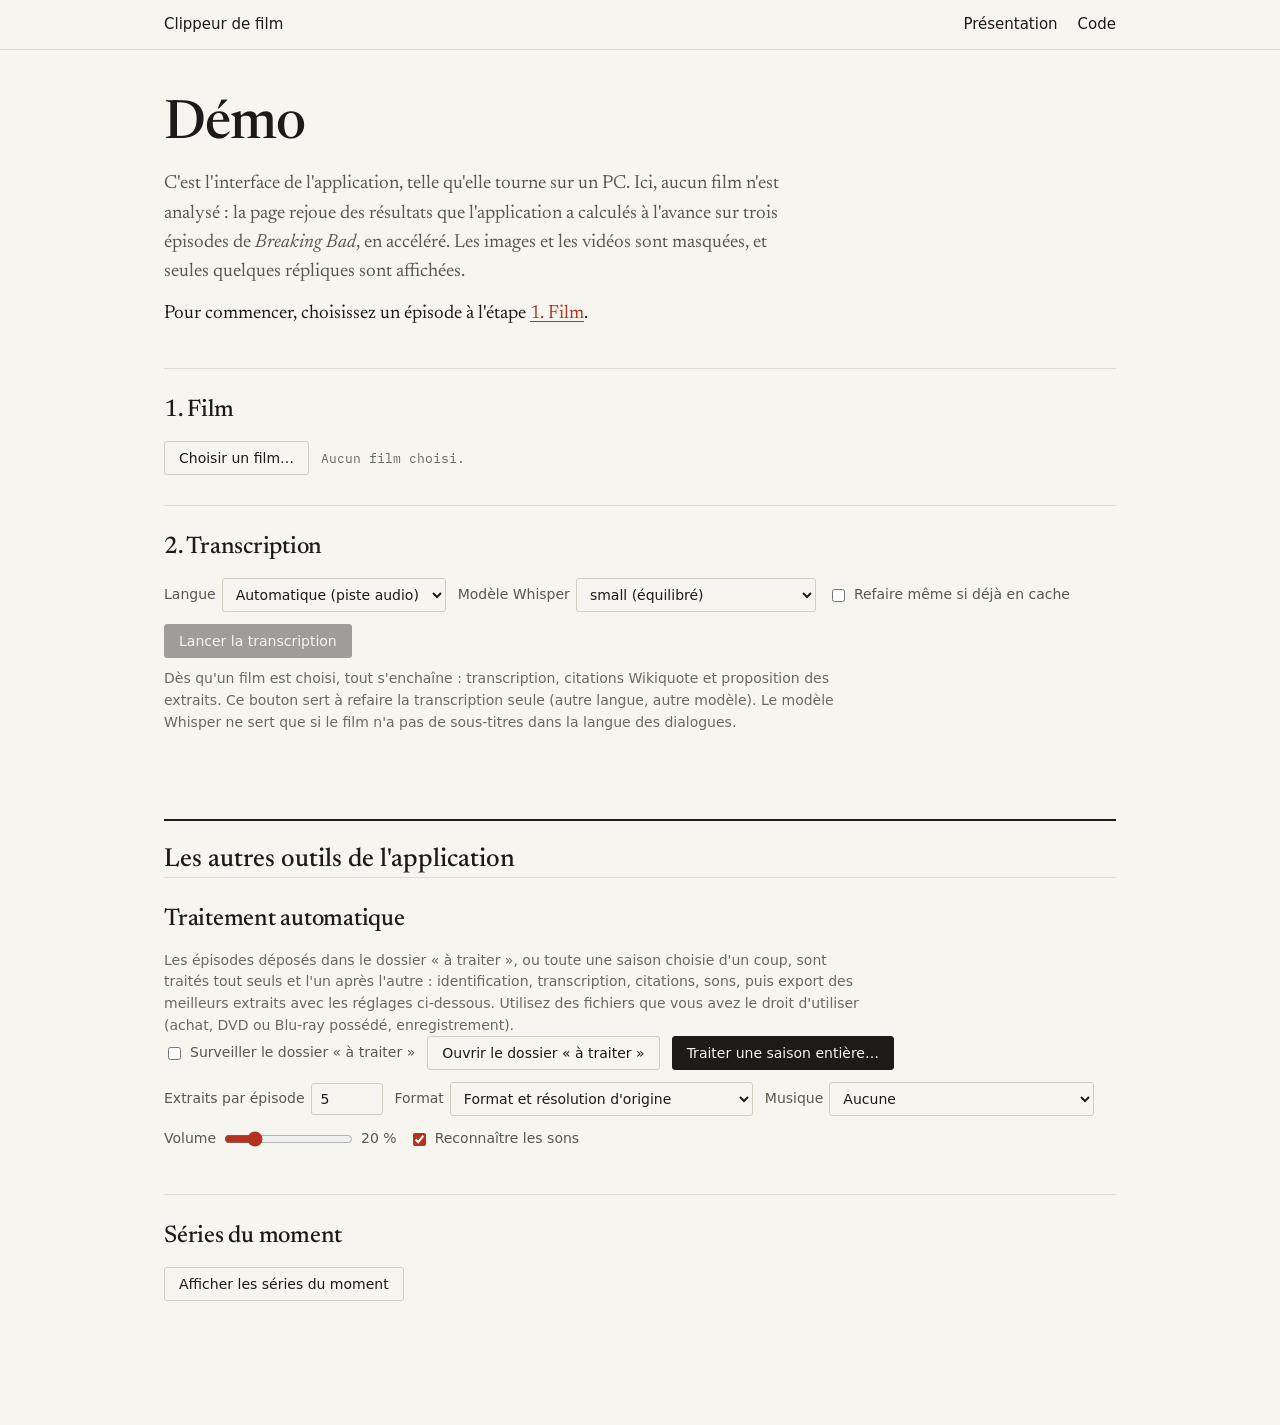
==== commit e729097a: "Présentation réécrite en article de projet, démo dans le même style - index.html : article (figure d" ====
--- a/demo/index.html
+++ b/demo/index.html
@@ -141,21 +141,34 @@
   .lot { border: 1px solid var(--accent); border-radius: 8px; padding: 10px 12px; margin-top: 12px; font-size: 14px; }
   [hidden] { display: none !important; }
 </style>
+<link rel="preconnect" href="https://fonts.googleapis.com">
+<link rel="preconnect" href="https://fonts.gstatic.com" crossorigin>
+<link rel="stylesheet" href="https://fonts.googleapis.com/css2?family=Newsreader:ital,opsz,wght@0,6..72,400;0,6..72,500;1,6..72,400&family=IBM+Plex+Mono:wght@400;500&display=swap">
+<link rel="stylesheet" href="../assets/tokens.css">
 <link rel="stylesheet" href="demo.css">
 </head>
 <body>
+
+<header class="haut-demo">
+  <div class="haut-dedans">
+    <a href="../">Clippeur de film</a>
+    <nav><a href="../">Présentation</a><a href="https://github.com/bastianpoirier/clippeur-de-film">Code</a></nav>
+  </div>
+</header>
 <main>
 
-<div class="bandeau-demo">
-  <strong>Démo en ligne</strong> — la vraie interface, avec des résultats calculés à l'avance par l'application
-  sur trois épisodes de <em>Breaking Bad</em>. Images et vidéos masquées (droits d'auteur).
-  Pour commencer : <a href="#etape-film">1. Film → « Choisir un film… »</a>, ou « Traiter une saison entière… ».
-  <a href="../">Retour à la présentation</a>
-</div>
+  <div class="intro-demo">
+    <h1 class="titre-demo">Démo</h1>
+    <p>C'est l'interface de l'application, telle qu'elle tourne sur un PC. Ici, aucun film n'est analysé : la page
+      rejoue des résultats que l'application a calculés à l'avance sur trois épisodes de <i>Breaking Bad</i>, en
+      accéléré. Les images et les vidéos sont masquées, et seules quelques répliques sont affichées.</p>
+    <p class="consigne">Pour commencer, choisissez un épisode à l'étape <a href="#etape-film">1. Film</a>.</p>
+  </div>
+  <p class="intertitre-demo">Les autres outils de l'application</p>
   <h1>Clippeur de film</h1>
   <p class="sous-titre">Identification, transcription, citations cultes, choix des meilleurs moments et export des extraits.</p>
 
-  <section class="carte">
+  <section class="carte" id="carte-tendances">
     <h2>Séries du moment</h2>
     <div class="ligne">
       <button id="voir-tendances">Afficher les séries du moment</button>
@@ -165,7 +178,7 @@
     <div class="tendances" id="tendances"></div>
   </section>
 
-  <section class="carte">
+  <section class="carte" id="carte-auto">
     <h2>Traitement automatique</h2>
     <p class="note" style="margin-top:0">
       Les épisodes déposés dans le dossier « à traiter », ou toute une saison choisie d'un coup, sont traités tout seuls
@@ -234,7 +247,7 @@
     </div>
   </section>
 
-  <section class="carte">
+  <section class="carte" id="carte-transcription">
     <h2>2. Transcription</h2>
     <div class="ligne">
       <label>Langue
--- a/assets/tokens.css
+++ b/assets/tokens.css
@@ -0,0 +1,71 @@
+/* Couleurs et typographie de la page de présentation et de l'image d'aperçu.
+   Primitives → rôles → composants. Papier clair par défaut, sombre si le système le demande. */
+
+:root {
+  /* Primitives */
+  --papier-50: #f7f5f0;
+  --papier-100: #efebe3;
+  --papier-200: #e2ddd2;
+  --papier-300: #d3cdc0;
+  --encre-900: #1c1b19;
+  --encre-700: #45423d;
+  --encre-600: #5a5650;
+  --encre-500: #6c675f;
+  --brique-600: #a8321f;
+  --brique-500: #b4321f;
+  --brique-100: #f3ddd5;
+  --nuit-950: #151413;
+  --nuit-900: #1d1c1a;
+  --nuit-800: #282623;
+  --nuit-700: #383530;
+  --lin-100: #ebe7df;
+  --lin-300: #b9b3a9;
+  --lin-400: #9c968c;
+  --corail-400: #e8806b;
+
+  --serif: Newsreader, "Iowan Old Style", Georgia, serif;
+  --mono: "IBM Plex Mono", ui-monospace, Consolas, monospace;
+  --sans: system-ui, -apple-system, "Segoe UI", sans-serif;
+
+  /* Rôles */
+  --fond: var(--papier-50);
+  --fond-encart: var(--papier-100);
+  --filet: var(--papier-200);
+  --filet-fort: var(--papier-300);
+  --texte: var(--encre-900);
+  --texte-second: var(--encre-600);
+  --texte-legende: var(--encre-500);
+  --accent: var(--brique-500);
+  --accent-fond: var(--brique-100);
+
+  /* Pistes de la figure (encres mates, lisibles en clair comme en sombre) */
+  --piste-dialogues: #2f6f6a;
+  --piste-volume: #8a6a32;
+  --piste-sons: #6a5a96;
+  --piste-musique: #9b4f72;
+  --piste-plans: #8c877f;
+
+  /* Composants */
+  --lien: var(--accent);
+  --code-fond: var(--fond-encart);
+  --tableau-filet: var(--filet);
+}
+
+@media (prefers-color-scheme: dark) {
+  :root {
+    --fond: var(--nuit-950);
+    --fond-encart: var(--nuit-900);
+    --filet: var(--nuit-800);
+    --filet-fort: var(--nuit-700);
+    --texte: var(--lin-100);
+    --texte-second: var(--lin-300);
+    --texte-legende: var(--lin-400);
+    --accent: var(--corail-400);
+    --accent-fond: #3a221c;
+    --piste-dialogues: #6fb5ad;
+    --piste-volume: #c9a35f;
+    --piste-sons: #a597d4;
+    --piste-musique: #d08aaa;
+    --piste-plans: #8c877f;
+  }
+}
--- a/demo/demo.css
+++ b/demo/demo.css
@@ -1,29 +1,152 @@
-/* Ajouts propres à la démo en ligne, par-dessus le style de la vraie page. */
-.bandeau-demo {
-  background: var(--carte); border: 1px solid var(--accent); border-left-width: 4px; border-radius: 10px;
-  padding: 12px 16px; margin-bottom: 20px; font-size: 14px; line-height: 1.55;
+/* Habillage de la démo en ligne : la page de l'application, avec la typographie et les couleurs
+   de la page de présentation (../assets/tokens.css). Les règles d'origine restent en dessous. */
+
+/* Les variables de la page d'origine pointent vers celles de la présentation. */
+:root {
+  --carte: var(--fond); --discret: var(--texte-second); --bord: var(--filet); --accent-texte: var(--fond);
+  --erreur: var(--accent); --piste: var(--filet); --survol: var(--fond-encart); --ecarte: .4;
 }
-.bandeau-demo a { margin-left: 6px; font-weight: 600; white-space: nowrap; }
 
-.choix-demo {
-  border: 1px solid var(--bord); border-radius: 12px; padding: 22px; width: min(480px, calc(100vw - 32px));
-  background: var(--carte); color: var(--texte); box-shadow: 0 20px 60px rgba(0, 0, 0, .35);
+body { background: var(--fond); color: var(--texte); font: 15px/1.55 var(--sans); }
+a { color: var(--lien); text-decoration-thickness: 1px; text-underline-offset: .18em; }
+:focus-visible { outline: 2px solid var(--accent); outline-offset: 2px; }
+::selection { background: var(--accent-fond); }
+
+/* --- En-tête et introduction, comme sur la présentation --- */
+.haut-demo { border-bottom: 1px solid var(--filet); }
+.haut-dedans { max-width: 62rem; margin: 0 auto; padding: 14px 20px; display: flex; justify-content: space-between;
+  align-items: baseline; gap: 16px; font: 15px/1.4 var(--sans); }
+.haut-dedans a { color: var(--texte); text-decoration: none; }
+.haut-dedans a:hover { text-decoration: underline; }
+.haut-dedans nav { display: flex; gap: 20px; }
+
+main { max-width: 62rem; padding: 0 20px 80px; display: flex; flex-direction: column; }
+main > h1, main > .sous-titre { display: none; }  /* remplacés par l'introduction */
+
+.intro-demo { order: -1; padding: 48px 0 28px; max-width: 40rem; }
+.titre-demo { font: 500 clamp(38px, 6vw, 54px)/1.02 var(--serif); letter-spacing: -.02em; margin: 0 0 16px; }
+.intro-demo p { font: 19px/1.55 var(--serif); color: var(--texte-second); margin: 0 0 12px; }
+.intro-demo .consigne { color: var(--texte); }
+
+/* Le parcours d'abord, puis les outils annexes sous un intertitre. */
+#etape-film { order: 1; }
+#carte-transcription { order: 2; }
+#suivi { order: 3; }
+#carte-recherche { order: 4; }
+#carte-extraits { order: 5; }
+#resultats { order: 6; }
+.intertitre-demo { order: 7; font: 500 26px/1.2 var(--serif); margin: 56px 0 0; padding-top: 24px; border-top: 2px solid var(--texte); }
+#carte-auto { order: 8; }
+#carte-tendances { order: 9; }
+
+/* --- Sections : un filet au-dessus plutôt qu'une boîte --- */
+.carte { background: none; border: none; border-top: 1px solid var(--filet); border-radius: 0; padding: 26px 0 30px; margin: 0; scroll-margin-top: 12px; }
+.carte h2 { font: 500 24px/1.25 var(--serif); letter-spacing: -.01em; text-transform: none; color: var(--texte); margin: 0 0 16px; }
+h3 { font: 600 15px/1.3 var(--sans); margin: 18px 0 8px; }
+.note { color: var(--texte-legende); font-size: 14px; line-height: 1.55; max-width: 44rem; }
+label { color: var(--texte-second); font-size: 14px; }
+
+/* --- Boutons et champs --- */
+button { font: 500 14px/1 var(--sans); border-radius: 3px; padding: 9px 14px; background: none; color: var(--texte);
+  border: 1px solid var(--filet-fort); cursor: pointer; transition: border-color .15s, background .15s, color .15s; }
+button:hover:not(:disabled) { border-color: var(--texte); }
+button.principal { background: var(--texte); border-color: var(--texte); color: var(--fond); }
+button.principal:hover:not(:disabled) { background: var(--accent); border-color: var(--accent); }
+button:disabled { opacity: .4; }
+button.petit { padding: 4px 5px; font: 11.5px/1 var(--mono); border-radius: 3px; white-space: nowrap; }
+.ligne-borne { gap: 3px; }
+.ligne-borne .heure { min-width: 64px; font-size: 12.5px; }
+button.lien-bouton { border: none; padding: 2px 0; color: var(--lien); font: 13px var(--sans); }
+select, input[type=search], input[type=number], input[type=text], .correction input, .correction select {
+  font: 14px var(--sans); padding: 7px 9px; border-radius: 3px; border: 1px solid var(--filet-fort);
+  background: var(--fond); color: var(--texte); }
+select:focus, input:focus { outline: none; border-color: var(--texte); }
+input[type=checkbox], input[type=range] { accent-color: var(--accent); }
+code { background: var(--fond-encart); }
+.chemin { font: 13px/1.5 var(--mono); color: var(--texte-legende); }
+.chemin strong { font: 600 15px var(--sans); color: var(--texte); }
+
+/* --- Fiche du film --- */
+.fiche { margin-top: 20px; gap: 18px; }
+.fiche img { width: 80px; border-radius: 2px; background: #fff; padding: 4px; border: 1px solid var(--filet); }
+.fiche-titre { font: 500 21px/1.25 var(--serif); }
+.fiche p { color: var(--texte-second); font-size: 14.5px; max-width: 44rem; }
+.correction { border-top-color: var(--filet); }
+
+/* --- Avancement --- */
+#suivi h2::after { content: ""; }
+.barre { height: 3px; border-radius: 0; background: var(--filet); }
+.barre > div { background: var(--accent); }
+.message { font: 13px/1.5 var(--mono); color: var(--texte); }
+.journal { list-style: none; padding: 0; margin: 12px 0 0; font: 13px/1.7 var(--sans); color: var(--texte-second); }
+.journal li::before { content: "✓"; color: var(--accent); margin-right: 8px; font-weight: 600; }
+
+/* --- Citations : une liste à filets --- */
+.liste-references { gap: 0; border-top: 1px solid var(--filet); max-height: 460px; }
+.reference { border: none; border-bottom: 1px solid var(--filet); border-radius: 0; padding: 12px 2px; background: none; }
+label.reference:hover { background: var(--fond-encart); }
+.reference .titre { font: 500 15px/1.45 var(--sans); }
+.reference .meta { font: 12px var(--mono); color: var(--texte-legende); }
+.reference .repl { font: italic 15px/1.5 var(--serif); color: var(--texte-second);
+  display: -webkit-box; -webkit-line-clamp: 3; -webkit-box-orient: vertical; overflow: hidden; }
+.resume { color: var(--texte-second); }
+
+/* --- Extraits --- */
+.montage { border: 1px solid var(--filet); border-radius: 3px; background: var(--fond-encart); padding: 4px 16px 12px; }
+.montage h3 { margin-top: 12px; }
+.grille { grid-template-columns: repeat(auto-fill, minmax(300px, 1fr)); gap: 18px; margin-top: 20px; }
+.extrait { border: 1px solid var(--filet); border-radius: 3px; background: var(--fond); }
+.extrait.ecarte { opacity: var(--ecarte); }
+.extrait img, .extrait video { background: #2b2a28; }
+.vignette .lecture { width: 44px; height: 44px; font-size: 16px; background: rgba(20, 19, 18, .7); }
+.vignette:hover .lecture { background: var(--accent); }
+.vignette .attente { top: auto; bottom: 8px; background: rgba(20, 19, 18, .85); font-size: 12.5px; line-height: 1.45; border-radius: 3px; }
+.extrait .corps { padding: 14px; gap: 7px; }
+.extrait .entete { font-size: 13px; color: var(--texte-legende); }
+.heure, .extrait .entete .heure { font: 500 13px var(--mono); color: var(--accent); }
+.extrait .titre { font: 500 17px/1.35 var(--serif); }
+.extrait .raison { font-size: 13.5px; line-height: 1.5; color: var(--texte-second); }
+.extrait .sources a { font-size: 12.5px; }
+.bornes { border-top: 1px solid var(--filet); padding-top: 8px; }
+.ligne-borne .heure { color: var(--texte); }
+.extrait .fichier { font: 12px/1.5 var(--mono); color: var(--texte-second); }
+.extrait details summary { cursor: pointer; color: var(--texte-second); }
+
+/* --- Répliques --- */
+.repliques { border-top-color: var(--filet); }
+.replique { border-bottom-color: var(--filet); font-size: 14.5px; }
+.replique .heure { color: var(--texte-legende); font-weight: 400; }
+
+/* --- Outils annexes --- */
+.element-file, .lot { border: none; border-bottom: 1px solid var(--filet); border-radius: 0; padding: 12px 2px; background: none; }
+.lot { border-left: 3px solid var(--accent); padding-left: 12px; }
+.element-file .statut { font: 11.5px/1.6 var(--mono); border-radius: 2px; }
+.element-file .statut.en-cours { color: var(--accent); border-color: var(--accent); }
+.serie { border: 1px solid var(--filet); border-radius: 3px; background: var(--fond); }
+.serie .rang { color: var(--accent); font-family: var(--mono); }
+.serie .nom { font: 500 16px/1.3 var(--serif); }
+
+/* --- Fenêtre de choix d'un épisode --- */
+.choix-demo { border: 1px solid var(--filet-fort); border-radius: 4px; padding: 22px; width: min(460px, calc(100vw - 32px));
+  background: var(--fond); color: var(--texte); box-shadow: 0 20px 50px rgba(0, 0, 0, .25); }
+.choix-demo::backdrop { background: rgba(20, 19, 18, .45); }
+.choix-demo h2 { font: 500 22px/1.2 var(--serif); margin: 0 0 6px; }
+.choix-demo p { color: var(--texte-second); font-size: 14px; margin: 0 0 14px; }
+.liste-demo { display: flex; flex-direction: column; border-top: 1px solid var(--filet); }
+.liste-demo button { text-align: left; border: none; border-bottom: 1px solid var(--filet); border-radius: 0; padding: 12px 4px;
+  font: 500 15px/1.35 var(--sans); }
+.liste-demo button:hover { background: var(--fond-encart); }
+.liste-demo small { display: block; font: 12.5px var(--mono); color: var(--texte-legende); margin-top: 3px; }
+.annuler-demo { margin-top: 16px; float: right; }
+
+/* --- Bulle d'information --- */
+.bulle-demo { position: fixed; left: 50%; bottom: 20px; transform: translateX(-50%); opacity: 0; z-index: 10;
+  max-width: min(480px, calc(100vw - 32px)); padding: 10px 14px; border-radius: 3px;
+  background: var(--texte); color: var(--fond); font-size: 14px; transition: opacity .2s; }
+.bulle-demo.visible { opacity: 1; }
+
+@media (max-width: 600px) {
+  .intro-demo { padding-top: 32px; }
+  .intro-demo p { font-size: 17.5px; }
 }
-.choix-demo::backdrop { background: rgba(0, 0, 0, .45); }
-.choix-demo h2 { margin: 0 0 6px; font-size: 18px; }
-.choix-demo p { color: var(--discret); font-size: 14px; margin: 0 0 14px; }
-.liste-demo { display: flex; flex-direction: column; gap: 8px; }
-.liste-demo button { text-align: left; font-weight: 500; }
-.liste-demo button:hover { border-color: var(--accent); background: var(--survol); }
-.annuler-demo { margin-top: 14px; float: right; }
-
-.bulle-demo {
-  position: fixed; left: 50%; bottom: 24px; transform: translate(-50%, 20px); opacity: 0;
-  max-width: min(520px, calc(100vw - 32px)); padding: 12px 16px; border-radius: 10px;
-  background: var(--texte); color: var(--fond); font-size: 14px; box-shadow: 0 10px 30px rgba(0, 0, 0, .3);
-  transition: opacity .3s, transform .3s; z-index: 10;
-}
-.bulle-demo.visible { opacity: 1; transform: translate(-50%, 0); }
-
-/* L'aperçu masqué : le message prend la place de la vidéo. */
-.vignette.en-lecture .attente { top: auto; bottom: 8px; line-height: 1.45; }
+@media (prefers-reduced-motion: reduce) { * { transition: none !important; } }
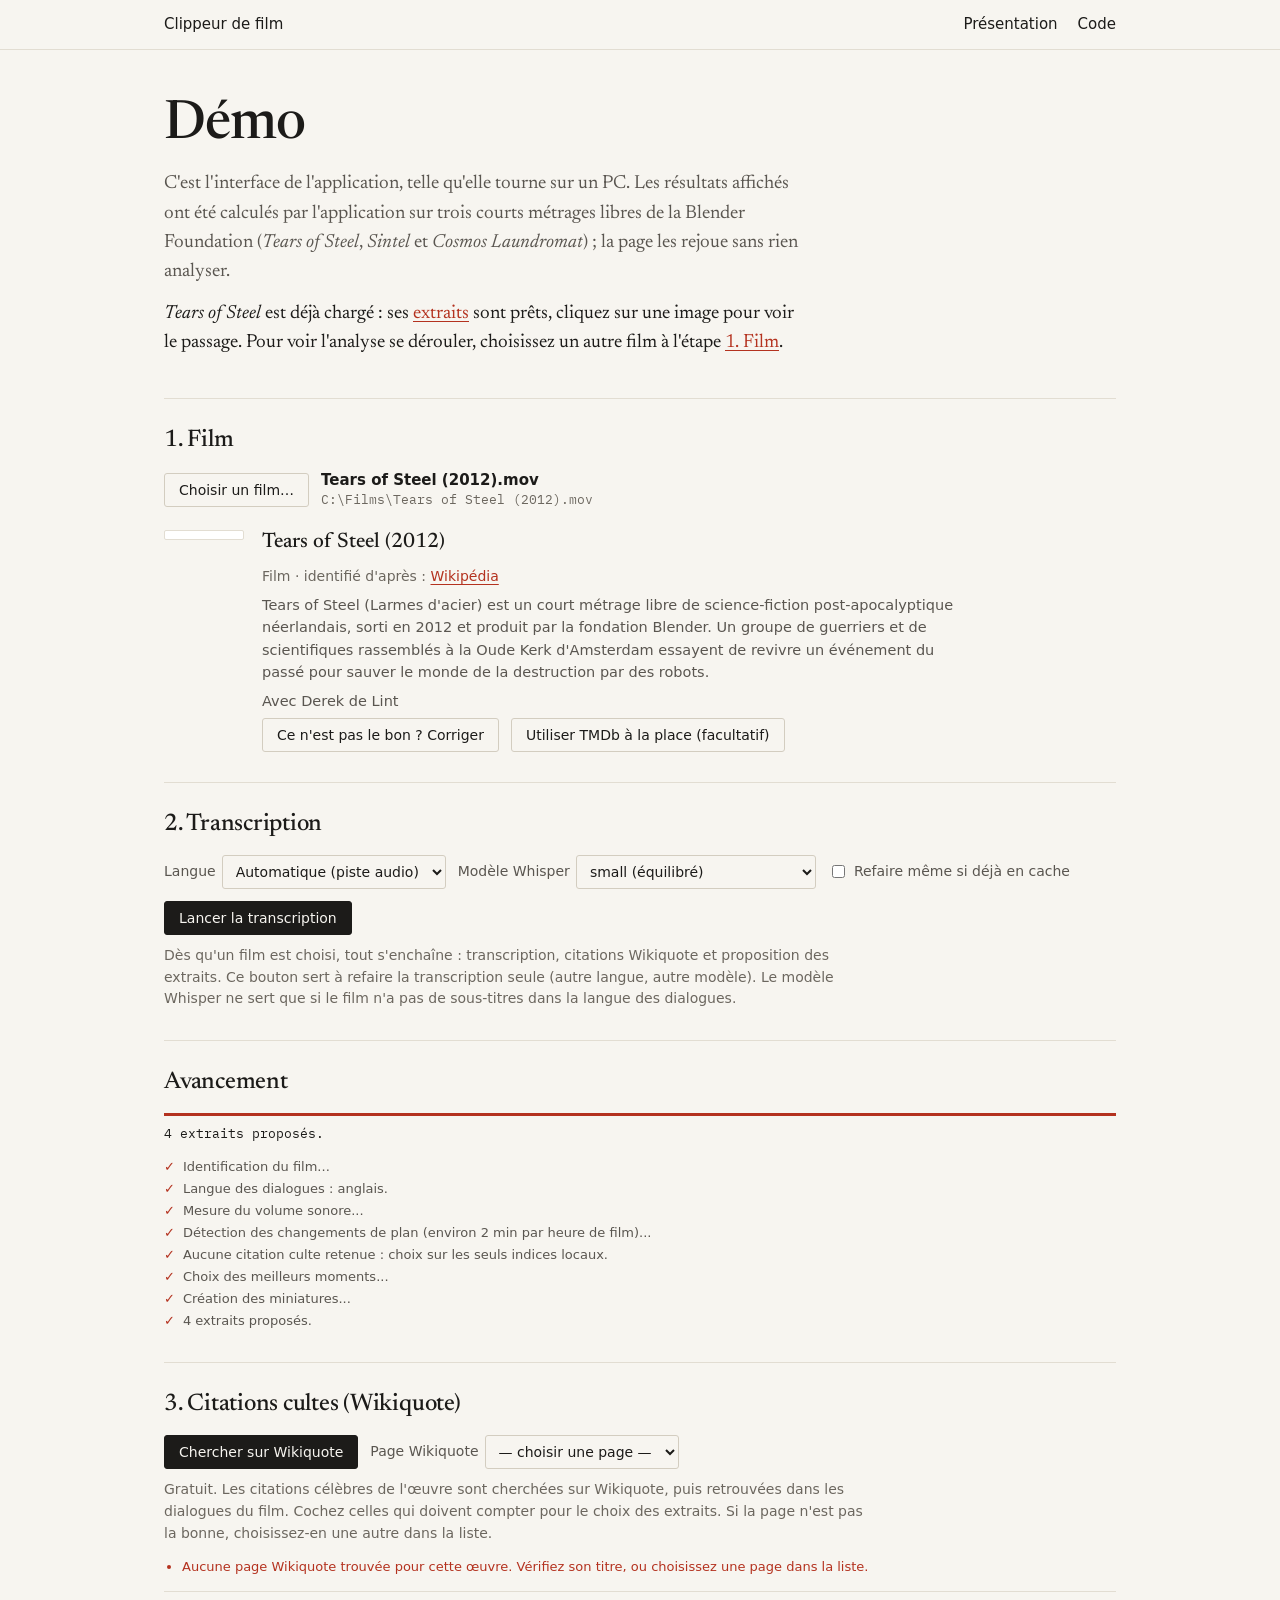
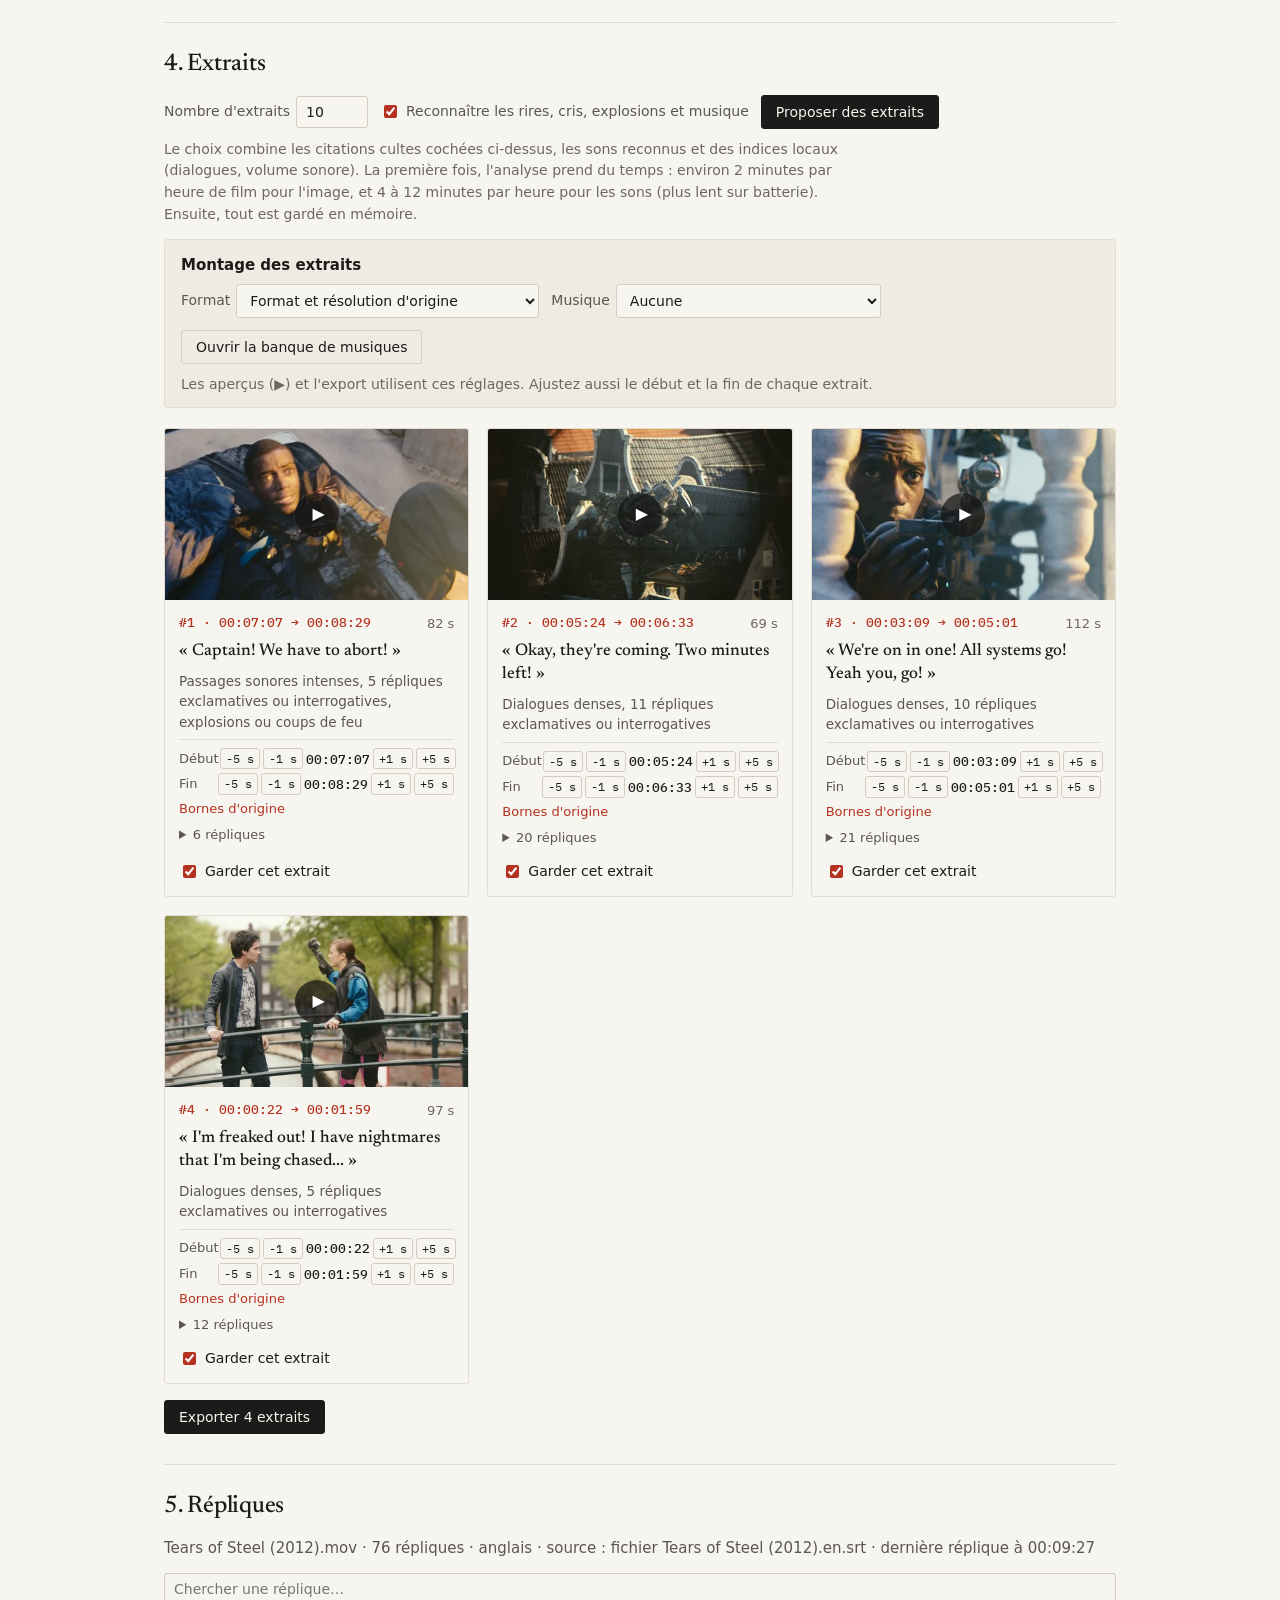
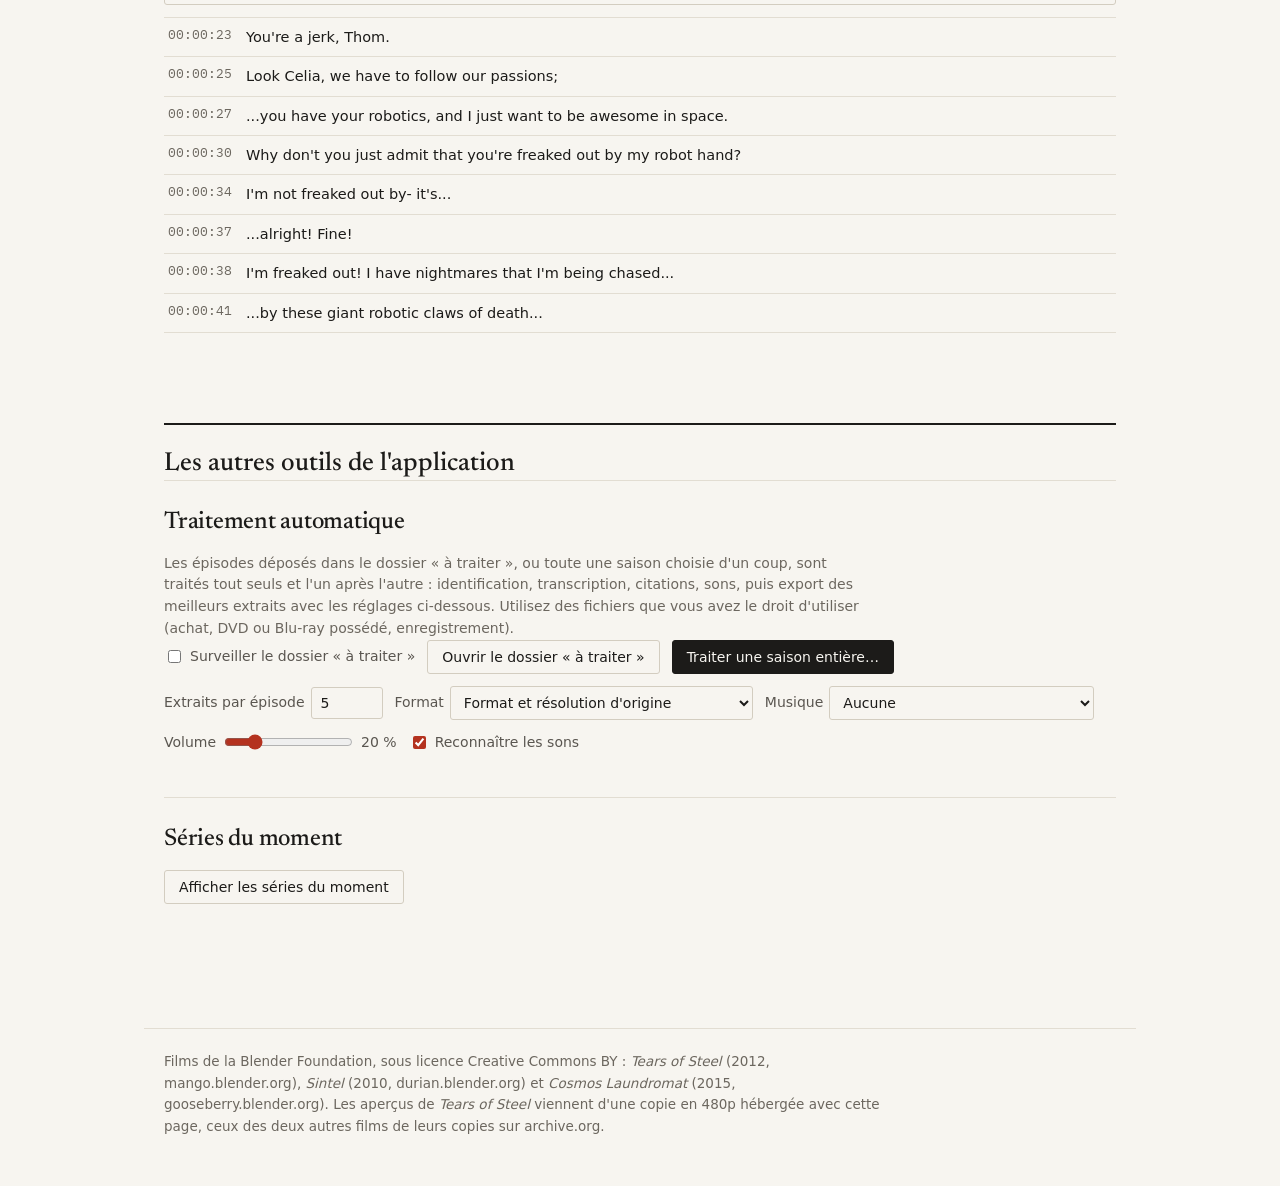
==== commit 4617fb85: "Démo et présentation avec les films libres de la Blender Foundation - Tears of Steel, Sintel et Cosm" ====
--- a/demo/index.html
+++ b/demo/index.html
@@ -159,10 +159,12 @@
 
   <div class="intro-demo">
     <h1 class="titre-demo">Démo</h1>
-    <p>C'est l'interface de l'application, telle qu'elle tourne sur un PC. Ici, aucun film n'est analysé : la page
-      rejoue des résultats que l'application a calculés à l'avance sur trois épisodes de <i>Breaking Bad</i>, en
-      accéléré. Les images et les vidéos sont masquées, et seules quelques répliques sont affichées.</p>
-    <p class="consigne">Pour commencer, choisissez un épisode à l'étape <a href="#etape-film">1. Film</a>.</p>
+    <p>C'est l'interface de l'application, telle qu'elle tourne sur un PC. Les résultats affichés ont été calculés
+      par l'application sur trois courts métrages libres de la Blender Foundation (<i>Tears of Steel</i>,
+      <i>Sintel</i> et <i>Cosmos Laundromat</i>) ; la page les rejoue sans rien analyser.</p>
+    <p class="consigne"><i>Tears of Steel</i> est déjà chargé : ses <a href="#carte-extraits">extraits</a> sont
+      prêts, cliquez sur une image pour voir le passage. Pour voir l'analyse se dérouler, choisissez un autre film
+      à l'étape <a href="#etape-film">1. Film</a>.</p>
   </div>
   <p class="intertitre-demo">Les autres outils de l'application</p>
   <h1>Clippeur de film</h1>
@@ -350,6 +352,13 @@
     <div class="repliques" id="repliques"></div>
   </section>
 </main>
+
+<footer class="credits-demo">
+  <p>Films de la Blender Foundation, sous licence Creative Commons BY :
+    <i>Tears of Steel</i> (2012, mango.blender.org), <i>Sintel</i> (2010, durian.blender.org) et
+    <i>Cosmos Laundromat</i> (2015, gooseberry.blender.org). Les aperçus de <i>Tears of Steel</i> viennent d'une copie en 480p hébergée avec cette page, ceux des deux autres
+    films de leurs copies sur archive.org.</p>
+</footer>
 
 <script src="donnees.js"></script>
 <script src="simulation.js"></script>
--- a/demo/demo.css
+++ b/demo/demo.css
@@ -126,6 +126,15 @@
 .serie .rang { color: var(--accent); font-family: var(--mono); }
 .serie .nom { font: 500 16px/1.3 var(--serif); }
 
+/* --- Aperçu lu depuis la copie publique du film --- */
+.vignette .note-apercu { position: absolute; left: 8px; right: 8px; top: 8px; padding: 6px 9px; border-radius: 3px;
+  background: rgba(20, 19, 18, .8); color: #ebe7df; font: 12.5px/1.45 var(--sans); pointer-events: none; }
+
+/* --- Crédits des films --- */
+.credits-demo { max-width: 62rem; margin: 0 auto; padding: 22px 20px 48px; border-top: 1px solid var(--filet);
+  font: 13.5px/1.6 var(--sans); color: var(--texte-legende); }
+.credits-demo p { margin: 0; max-width: 46rem; }
+
 /* --- Fenêtre de choix d'un épisode --- */
 .choix-demo { border: 1px solid var(--filet-fort); border-radius: 4px; padding: 22px; width: min(460px, calc(100vw - 32px));
   background: var(--fond); color: var(--texte); box-shadow: 0 20px 50px rgba(0, 0, 0, .25); }
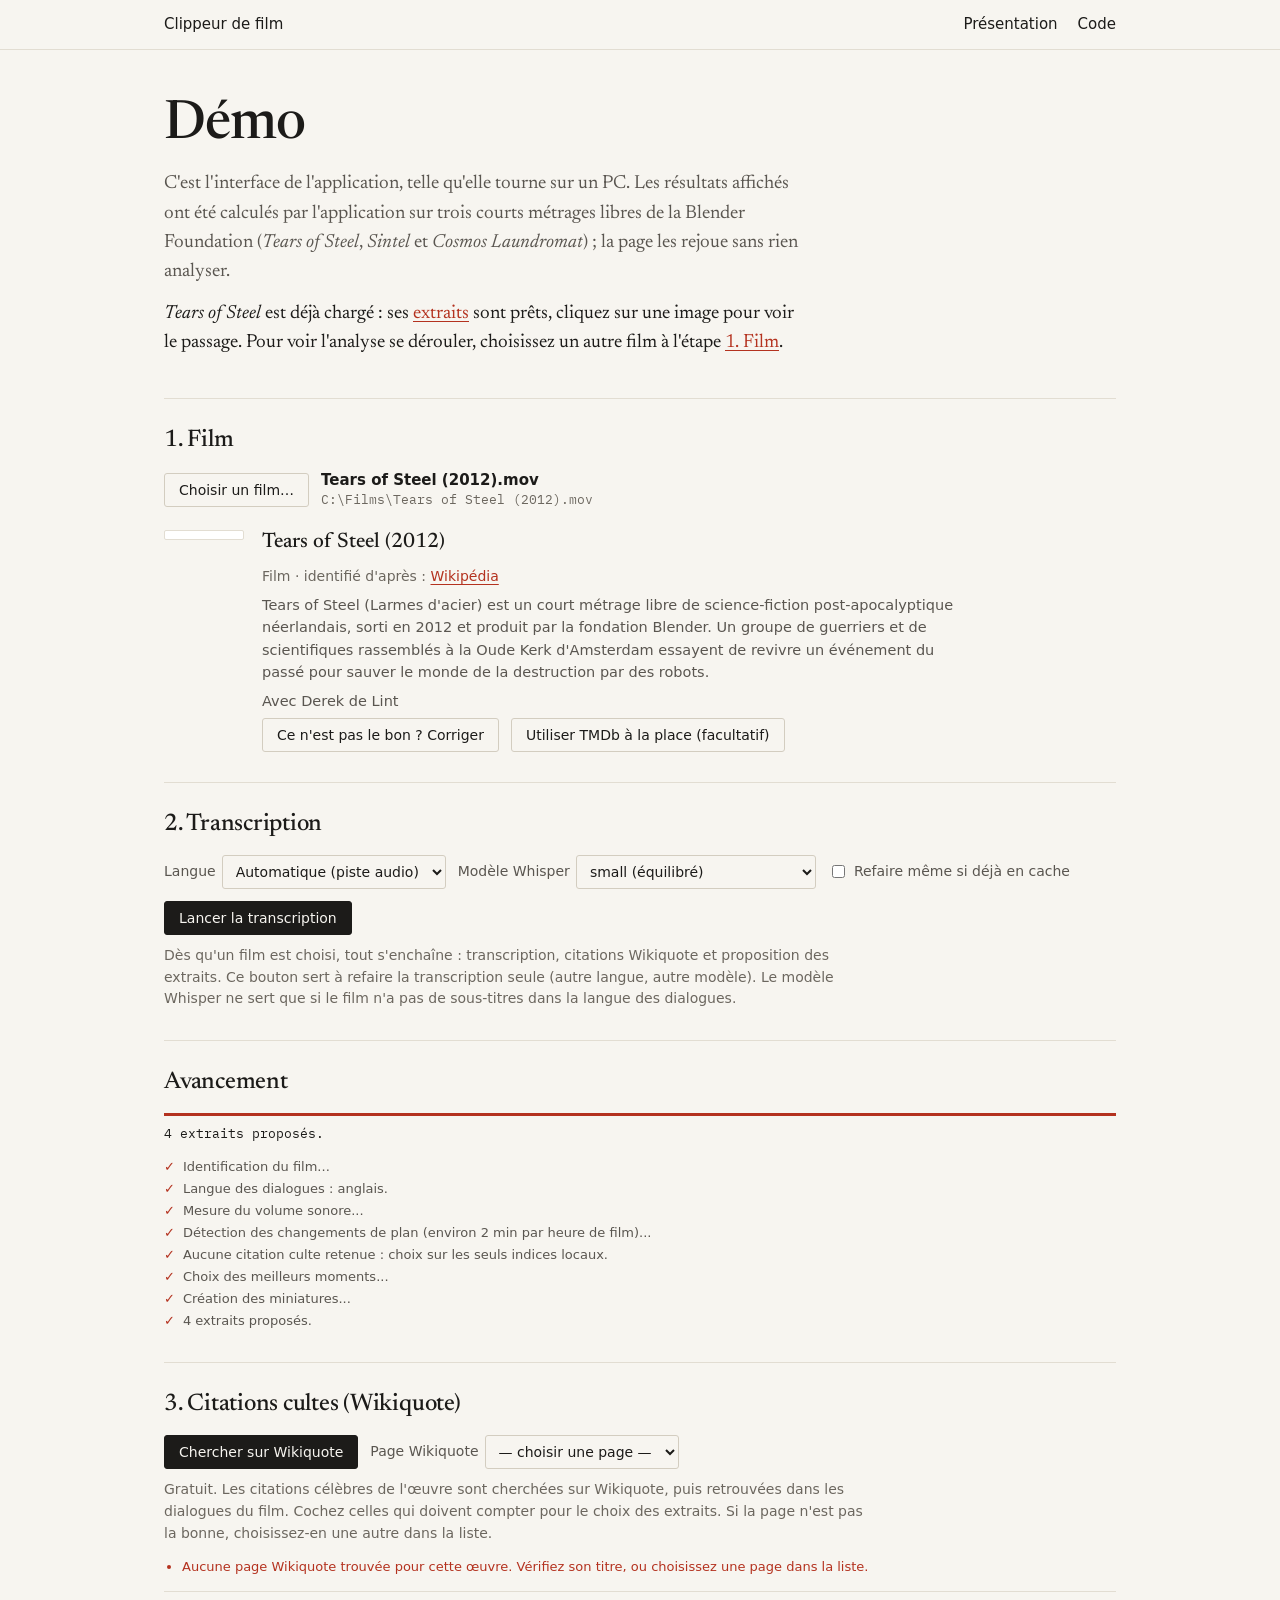
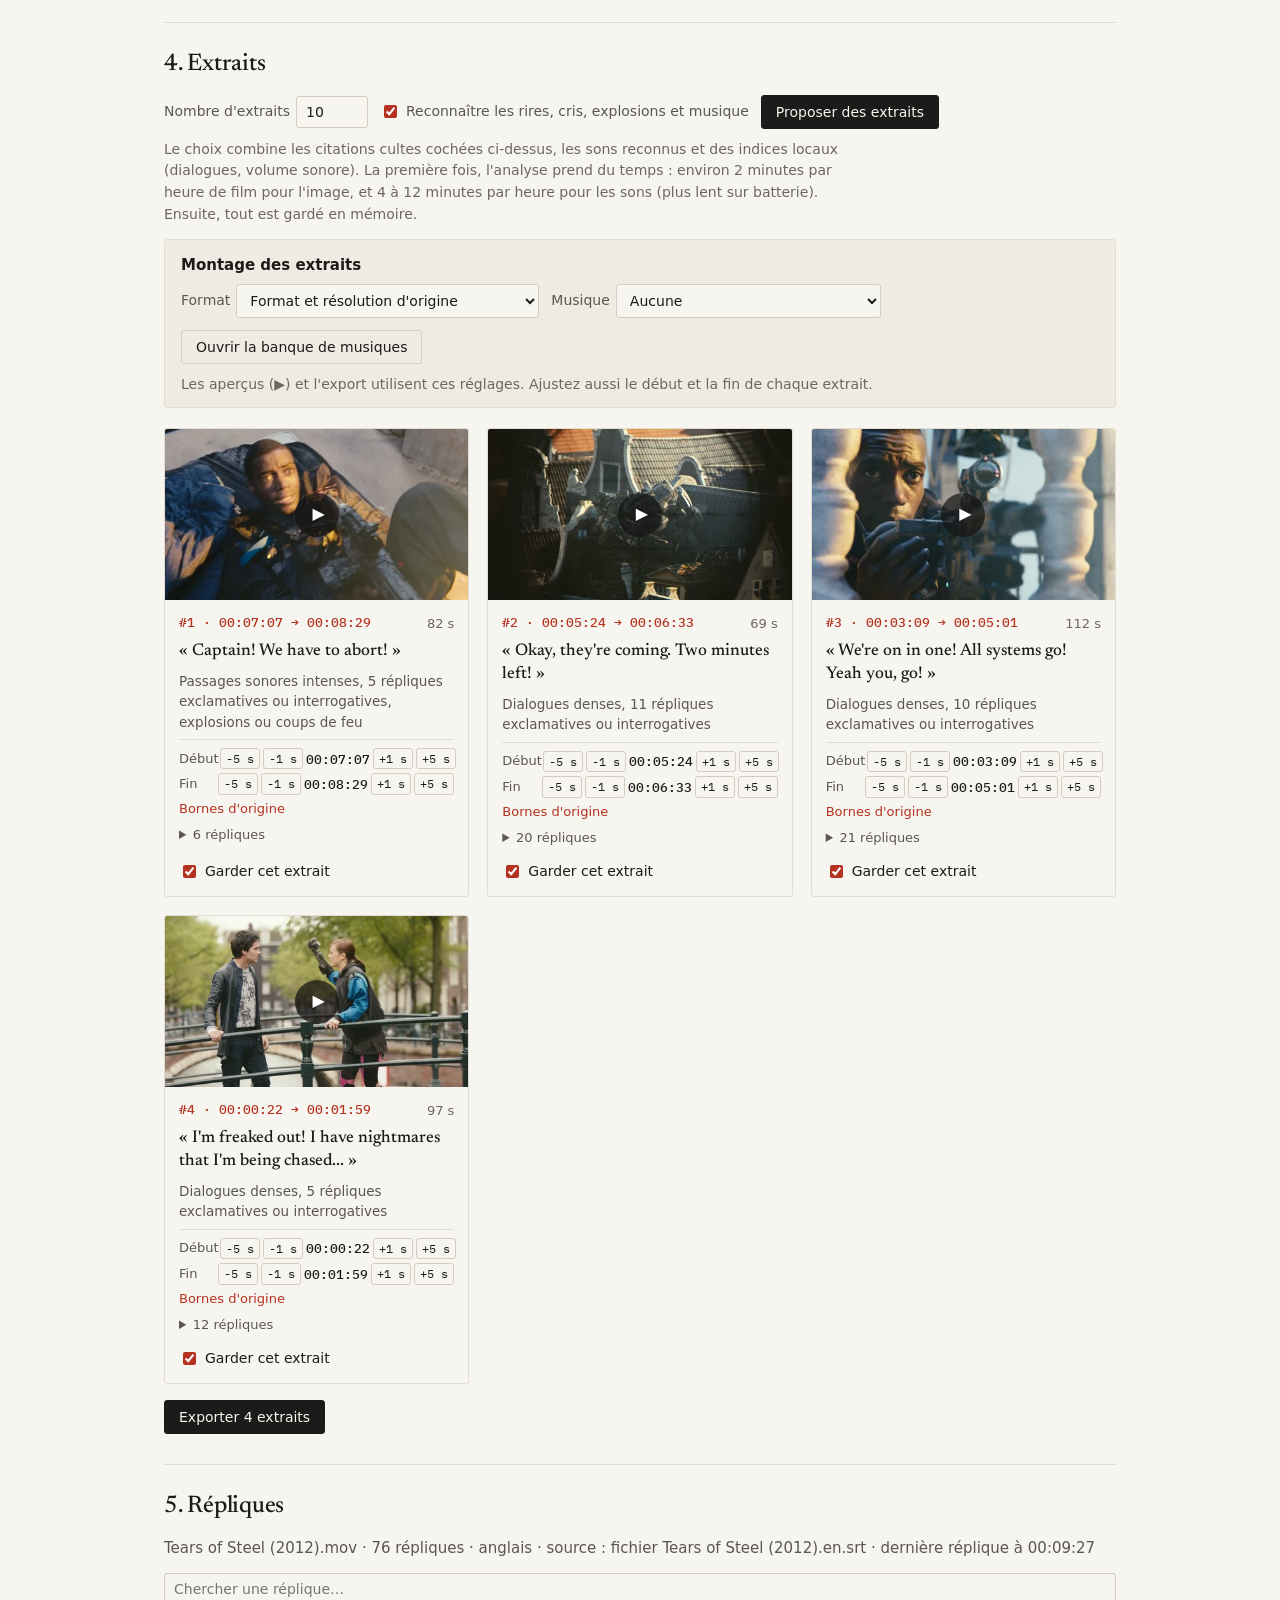
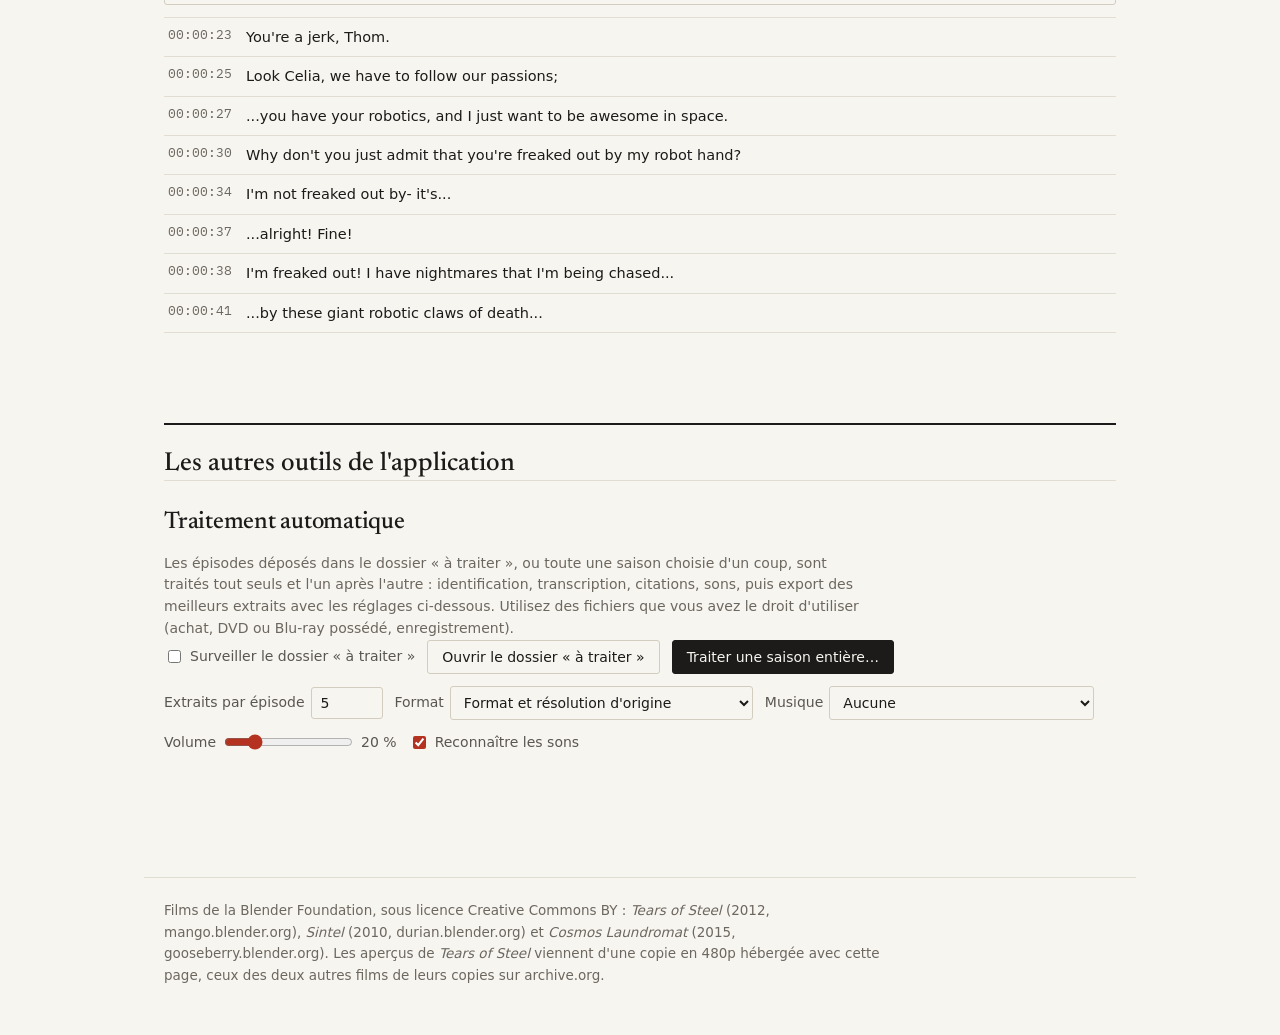
==== commit ae05bdeb: "Suppression des séries du moment, fichiers du site versionnés - retrait de la fonction « Séries du m" ====
--- a/demo/index.html
+++ b/demo/index.html
@@ -122,14 +122,6 @@
   label.reference { display: block; cursor: pointer; color: var(--texte); }
   label.reference input { accent-color: var(--accent); }
   .extrait .sources a { color: var(--accent); font-size: 12px; margin-right: 8px; }
-  .tendances { display: grid; grid-template-columns: repeat(auto-fill, minmax(200px, 1fr)); gap: 12px; margin-top: 14px; }
-  .serie { border: 1px solid var(--bord); border-radius: 10px; overflow: hidden; display: flex; flex-direction: column; }
-  .serie img { width: 100%; height: 120px; object-fit: cover; background: var(--piste); }
-  .serie .sans-image { height: 120px; background: var(--piste); display: grid; place-items: center; color: var(--discret); font-size: 32px; }
-  .serie .corps { padding: 10px; font-size: 13px; display: flex; flex-direction: column; gap: 4px; }
-  .serie .rang { color: var(--accent); font-weight: 700; }
-  .serie .nom { font-weight: 600; font-size: 14px; }
-  .serie .resume-serie { color: var(--discret); }
   .file { display: flex; flex-direction: column; gap: 8px; margin-top: 14px; }
   .element-file { border: 1px solid var(--bord); border-radius: 8px; padding: 10px 12px; font-size: 14px; }
   .element-file .entete { display: flex; justify-content: space-between; gap: 10px; flex-wrap: wrap; }
@@ -144,8 +136,8 @@
 <link rel="preconnect" href="https://fonts.googleapis.com">
 <link rel="preconnect" href="https://fonts.gstatic.com" crossorigin>
 <link rel="stylesheet" href="https://fonts.googleapis.com/css2?family=Newsreader:ital,opsz,wght@0,6..72,400;0,6..72,500;1,6..72,400&family=IBM+Plex+Mono:wght@400;500&display=swap">
-<link rel="stylesheet" href="../assets/tokens.css">
-<link rel="stylesheet" href="demo.css">
+<link rel="stylesheet" href="../assets/tokens.css?v=0e62a00a">
+<link rel="stylesheet" href="demo.css?v=188c361d">
 </head>
 <body>
 
@@ -169,16 +161,6 @@
   <p class="intertitre-demo">Les autres outils de l'application</p>
   <h1>Clippeur de film</h1>
   <p class="sous-titre">Identification, transcription, citations cultes, choix des meilleurs moments et export des extraits.</p>
-
-  <section class="carte" id="carte-tendances">
-    <h2>Séries du moment</h2>
-    <div class="ligne">
-      <button id="voir-tendances">Afficher les séries du moment</button>
-      <span class="note" id="source-tendances"></span>
-    </div>
-    <p class="erreur" id="erreur-tendances" hidden></p>
-    <div class="tendances" id="tendances"></div>
-  </section>
 
   <section class="carte" id="carte-auto">
     <h2>Traitement automatique</h2>
@@ -360,8 +342,8 @@
     films de leurs copies sur archive.org.</p>
 </footer>
 
-<script src="donnees.js"></script>
-<script src="simulation.js"></script>
+<script src="donnees.js?v=44a4ae5c"></script>
+<script src="simulation.js?v=4ffb4d4c"></script>
 <script>
   const $ = id => document.getElementById(id);
   let cheminFilm = null;
@@ -848,38 +830,6 @@
     $("exporter").textContent = `Exporter ${n} extrait${n > 1 ? "s" : ""}`;
     $("exporter").disabled = n === 0 || etatCourant.en_cours;
   }
-
-  // --- Séries du moment ---
-  $("voir-tendances").onclick = async () => {
-    $("voir-tendances").disabled = true;
-    $("erreur-tendances").hidden = true;
-    $("source-tendances").textContent = "Calcul en cours… (environ une minute la première fois de la journée)";
-    try {
-      const reponse = await fetch("/api/tendances");
-      const r = await reponse.json();
-      if (!reponse.ok) throw new Error(r.erreur);
-      $("source-tendances").textContent = `Source : ${r.source}, le ${r.date}.`;
-      $("tendances").replaceChildren(...r.series.map((s, i) => {
-        const carte = element("article", "serie");
-        if (s.image) carte.append(Object.assign(element("img"), { src: s.image, alt: "", loading: "lazy" }));
-        else carte.append(element("div", "sans-image", "▶"));
-        const corps = element("div", "corps");
-        const nom = element("div", "nom");
-        nom.append(element("span", "rang", `${i + 1}. `), lien(s.titre, s.url));
-        corps.append(nom);
-        if (s.vues) corps.append(element("div", "note", `${s.vues.toLocaleString("fr-FR")} consultations en 7 jours`));
-        if (s.resume) corps.append(element("div", "resume-serie", s.resume.length > 180 ? s.resume.slice(0, 180) + "…" : s.resume));
-        carte.append(corps);
-        return carte;
-      }));
-    } catch (erreur) {
-      $("source-tendances").textContent = "";
-      $("erreur-tendances").hidden = false;
-      $("erreur-tendances").textContent = erreur.message;
-    } finally {
-      $("voir-tendances").disabled = false;
-    }
-  };
 
   // --- Traitement automatique ---
   let reglagesAuto = null;
--- a/demo/demo.css
+++ b/demo/demo.css
@@ -37,7 +37,6 @@
 #resultats { order: 6; }
 .intertitre-demo { order: 7; font: 500 26px/1.2 var(--serif); margin: 56px 0 0; padding-top: 24px; border-top: 2px solid var(--texte); }
 #carte-auto { order: 8; }
-#carte-tendances { order: 9; }
 
 /* --- Sections : un filet au-dessus plutôt qu'une boîte --- */
 .carte { background: none; border: none; border-top: 1px solid var(--filet); border-radius: 0; padding: 26px 0 30px; margin: 0; scroll-margin-top: 12px; }
@@ -117,14 +116,11 @@
 .replique { border-bottom-color: var(--filet); font-size: 14.5px; }
 .replique .heure { color: var(--texte-legende); font-weight: 400; }
 
-/* --- Outils annexes --- */
+/* --- Traitement automatique --- */
 .element-file, .lot { border: none; border-bottom: 1px solid var(--filet); border-radius: 0; padding: 12px 2px; background: none; }
 .lot { border-left: 3px solid var(--accent); padding-left: 12px; }
 .element-file .statut { font: 11.5px/1.6 var(--mono); border-radius: 2px; }
 .element-file .statut.en-cours { color: var(--accent); border-color: var(--accent); }
-.serie { border: 1px solid var(--filet); border-radius: 3px; background: var(--fond); }
-.serie .rang { color: var(--accent); font-family: var(--mono); }
-.serie .nom { font: 500 16px/1.3 var(--serif); }
 
 /* --- Aperçu lu depuis la copie publique du film --- */
 .vignette .note-apercu { position: absolute; left: 8px; right: 8px; top: 8px; padding: 6px 9px; border-radius: 3px;
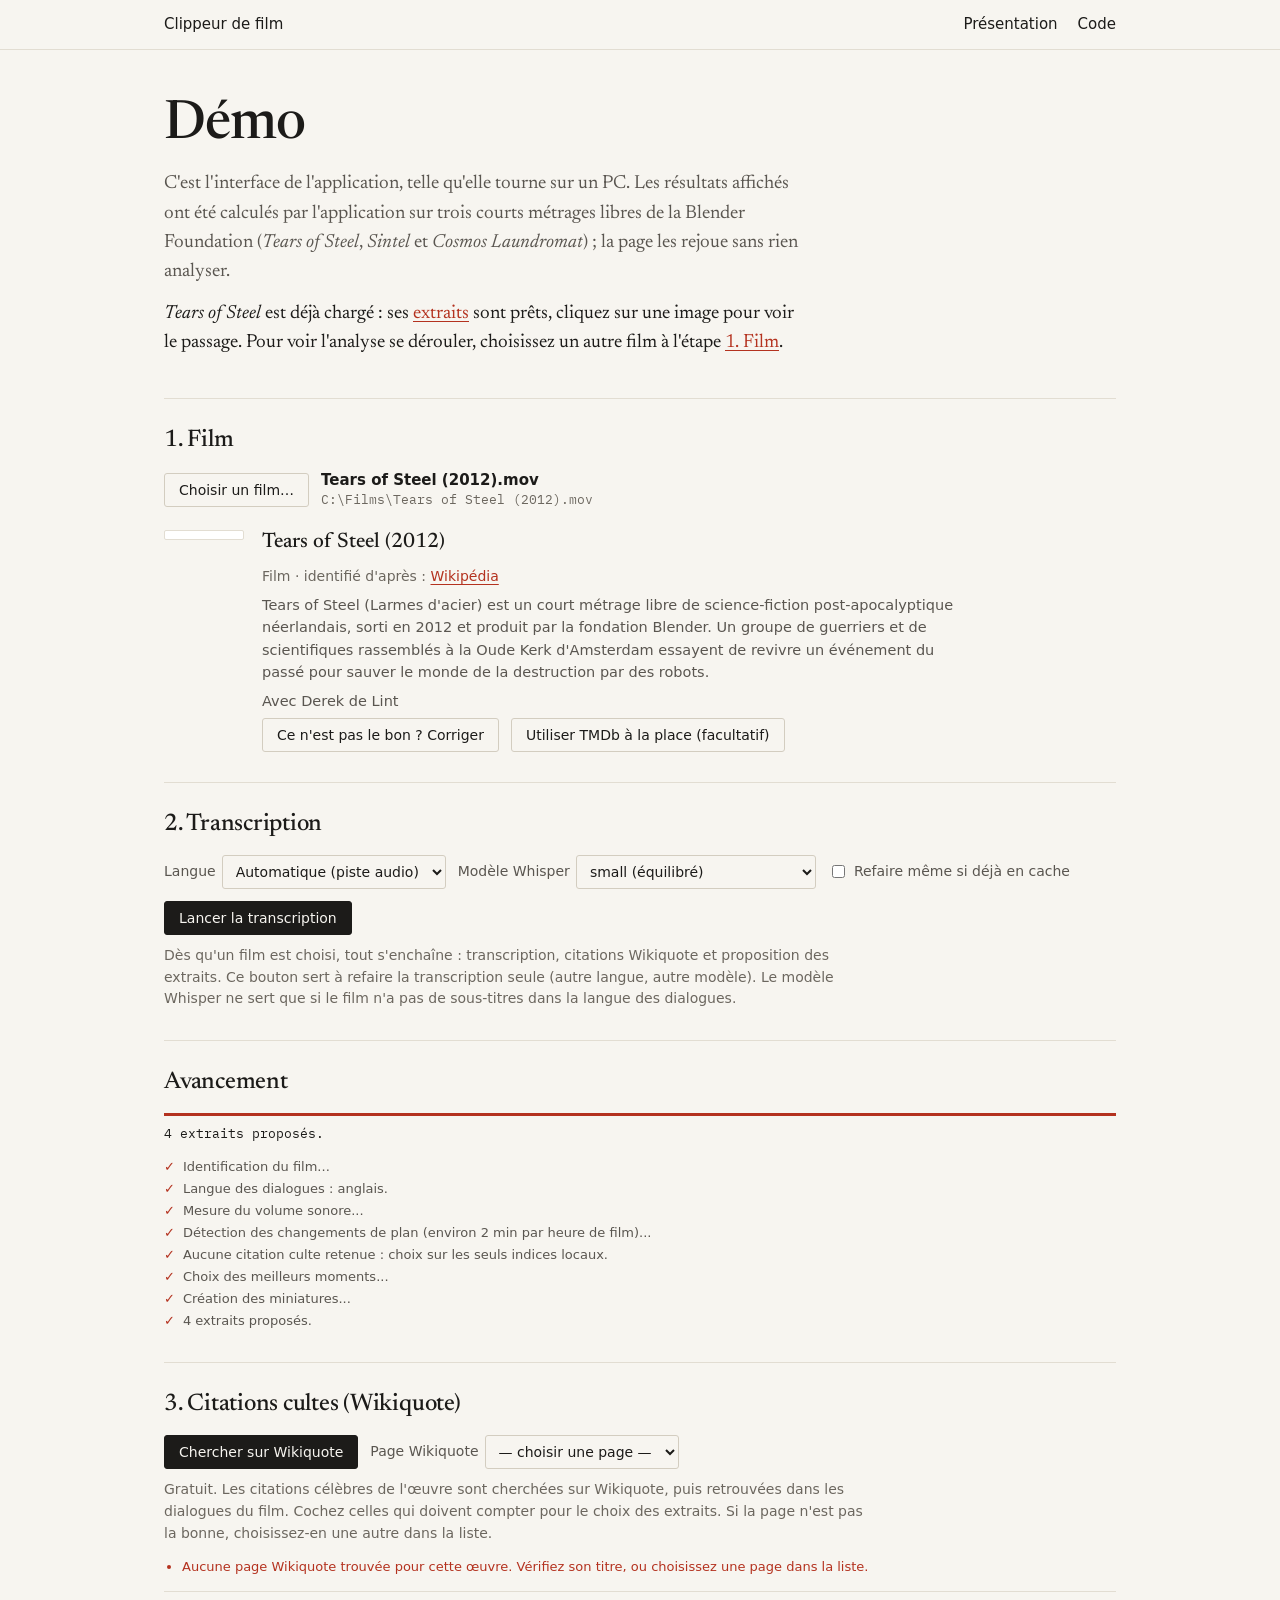
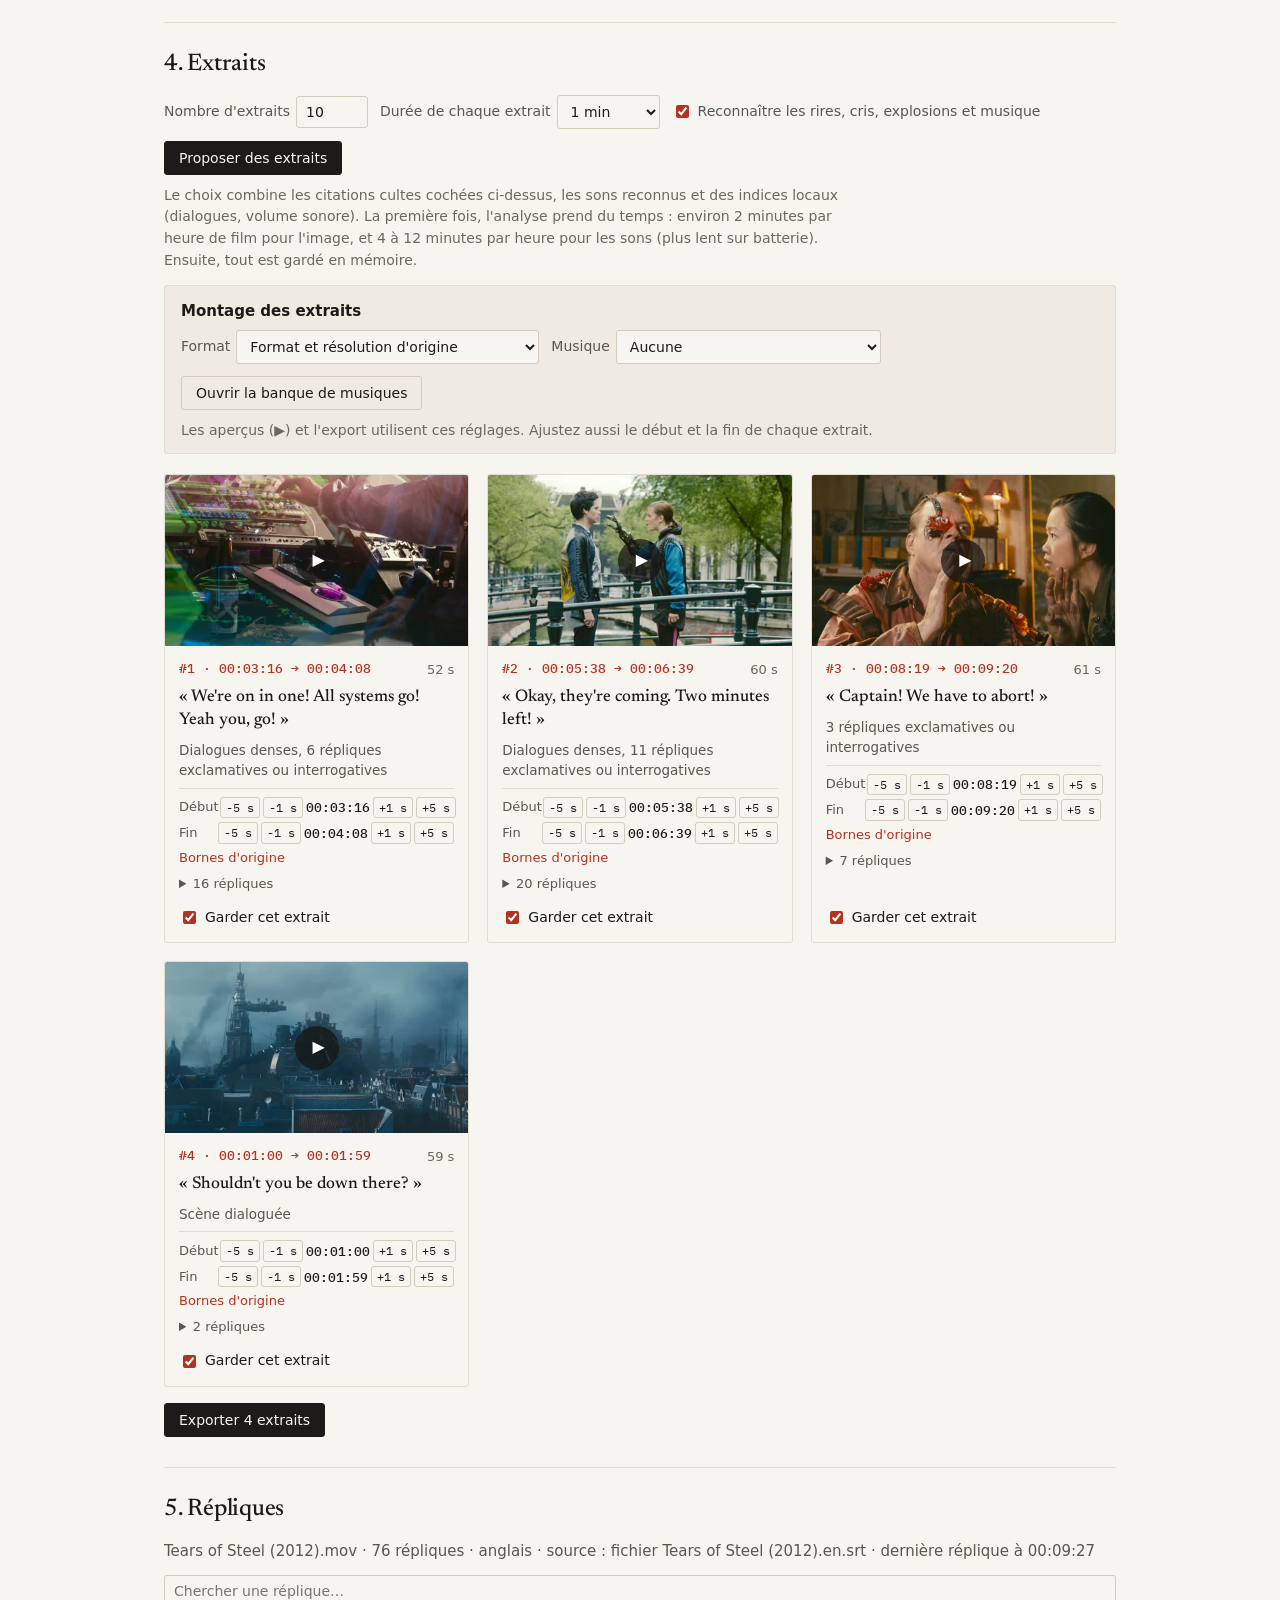
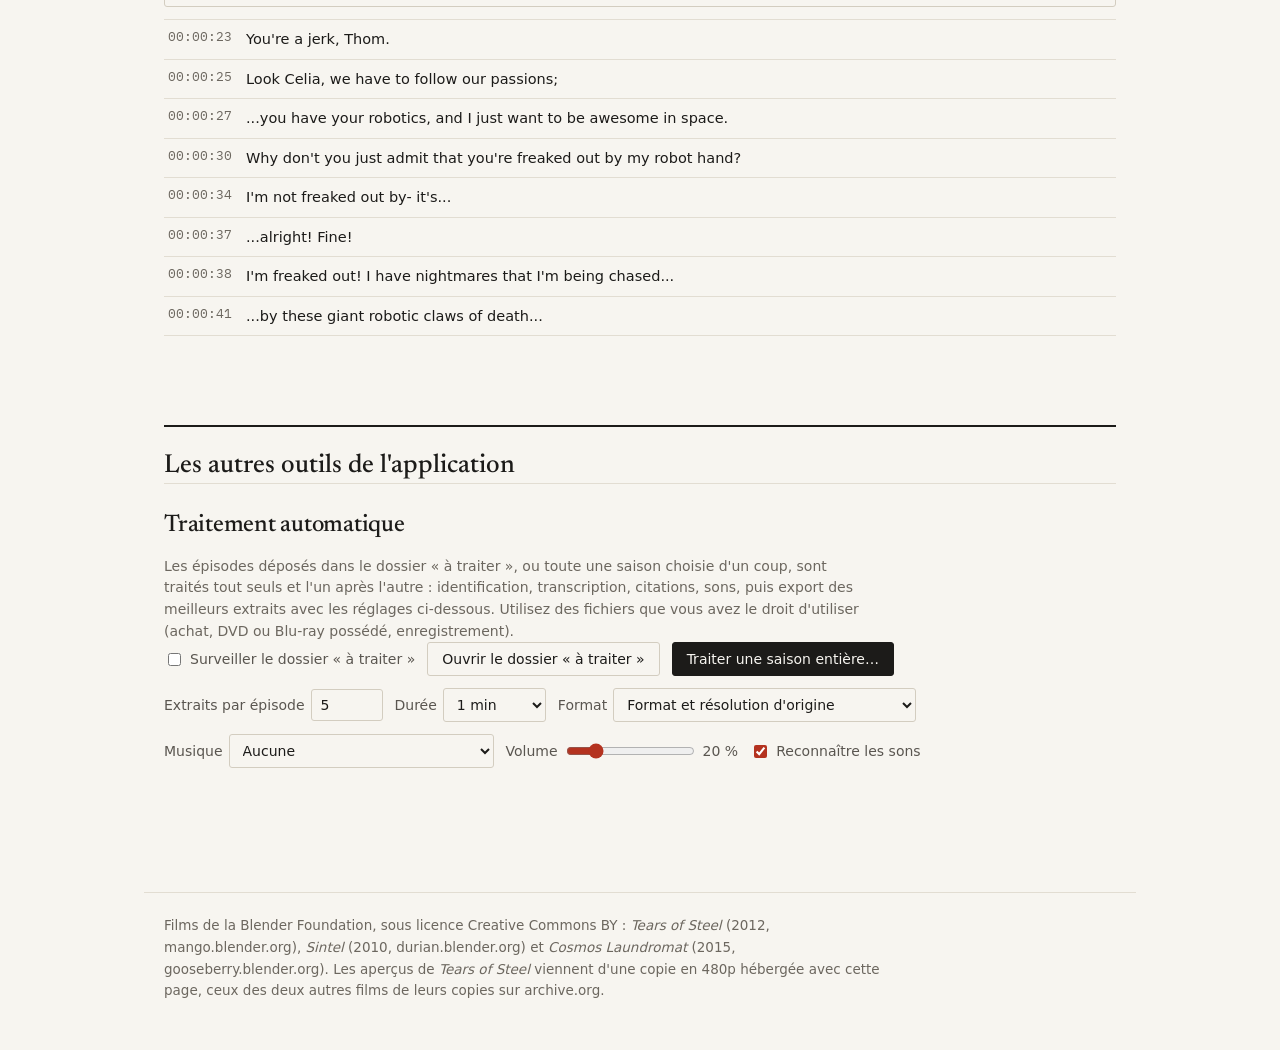
==== commit f3b3a38e: "Durée des extraits au choix, une minute par défaut - réglage 30 s, 45 s, 1 min, 1 min 30 ou 2 min da" ====
--- a/demo/index.html
+++ b/demo/index.html
@@ -177,6 +177,7 @@
     </div>
     <div class="ligne" style="margin-top:12px">
       <label>Extraits par épisode <input type="number" id="auto-nombre" min="1" max="30"></label>
+      <label>Durée <select id="auto-duree"><option value="30">30 s</option><option value="45">45 s</option><option value="60" selected>1 min</option><option value="90">1 min 30</option><option value="120">2 min</option></select></label>
       <label>Format <select id="auto-format"></select></label>
       <label>Musique <select id="auto-musique"></select></label>
       <label>Volume <input type="range" id="auto-volume" min="0" max="100" step="5"> <span id="auto-valeur-volume"></span></label>
@@ -296,6 +297,7 @@
     <h2>4. Extraits</h2>
     <div class="ligne">
       <label>Nombre d'extraits <input type="number" id="nombre" min="1" max="30" value="10"></label>
+      <label>Durée de chaque extrait <select id="duree"><option value="30">30 s</option><option value="45">45 s</option><option value="60" selected>1 min</option><option value="90">1 min 30</option><option value="120">2 min</option></select></label>
       <label><input type="checkbox" id="avec-sons" checked> Reconnaître les rires, cris, explosions et musique</label>
       <button class="principal" id="proposer">Proposer des extraits</button>
     </div>
@@ -342,8 +344,8 @@
     films de leurs copies sur archive.org.</p>
 </footer>
 
-<script src="donnees.js?v=44a4ae5c"></script>
-<script src="simulation.js?v=4ffb4d4c"></script>
+<script src="donnees.js?v=1a939c37"></script>
+<script src="simulation.js?v=828779ca"></script>
 <script>
   const $ = id => document.getElementById(id);
   let cheminFilm = null;
@@ -405,6 +407,7 @@
 
   const reglages = () => ({
     chemin: cheminFilm, langue: $("langue").value, modele: $("modele").value, avec_sons: $("avec-sons").checked,
+    duree_extraits: Number($("duree").value),
   });
 
   $("lancer").onclick = () => demarrer("/api/transcrire", { ...reglages(), forcer: $("forcer").checked });
@@ -848,6 +851,7 @@
     reglagesAuto = r;
     $("auto-surveillance").checked = r.surveillance;
     $("auto-nombre").value = r.nombre;
+    $("auto-duree").value = r.duree_extraits;
     $("auto-sons").checked = r.avec_sons;
     $("auto-format").value = r.montage.format;
     $("auto-musique").value = r.montage.musique || "";
@@ -860,6 +864,7 @@
       method: "POST", headers: { "Content-Type": "application/json" },
       body: JSON.stringify({
         surveillance: $("auto-surveillance").checked, nombre: Number($("auto-nombre").value) || 5,
+        duree_extraits: Number($("auto-duree").value),
         avec_sons: $("auto-sons").checked,
         montage: { format: $("auto-format").value, musique: $("auto-musique").value || null,
                    volume_musique: Number($("auto-volume").value) },
@@ -871,7 +876,7 @@
       setTimeout(() => { $("auto-enregistre").hidden = true; }, 1500);
     }
   }
-  for (const id of ["auto-surveillance", "auto-nombre", "auto-sons", "auto-format", "auto-musique", "auto-volume"]) {
+  for (const id of ["auto-surveillance", "auto-nombre", "auto-duree", "auto-sons", "auto-format", "auto-musique", "auto-volume"]) {
     $(id).onchange = enregistrerReglagesAuto;
   }
   $("auto-volume").oninput = () => { $("auto-valeur-volume").textContent = `${$("auto-volume").value} %`; };
